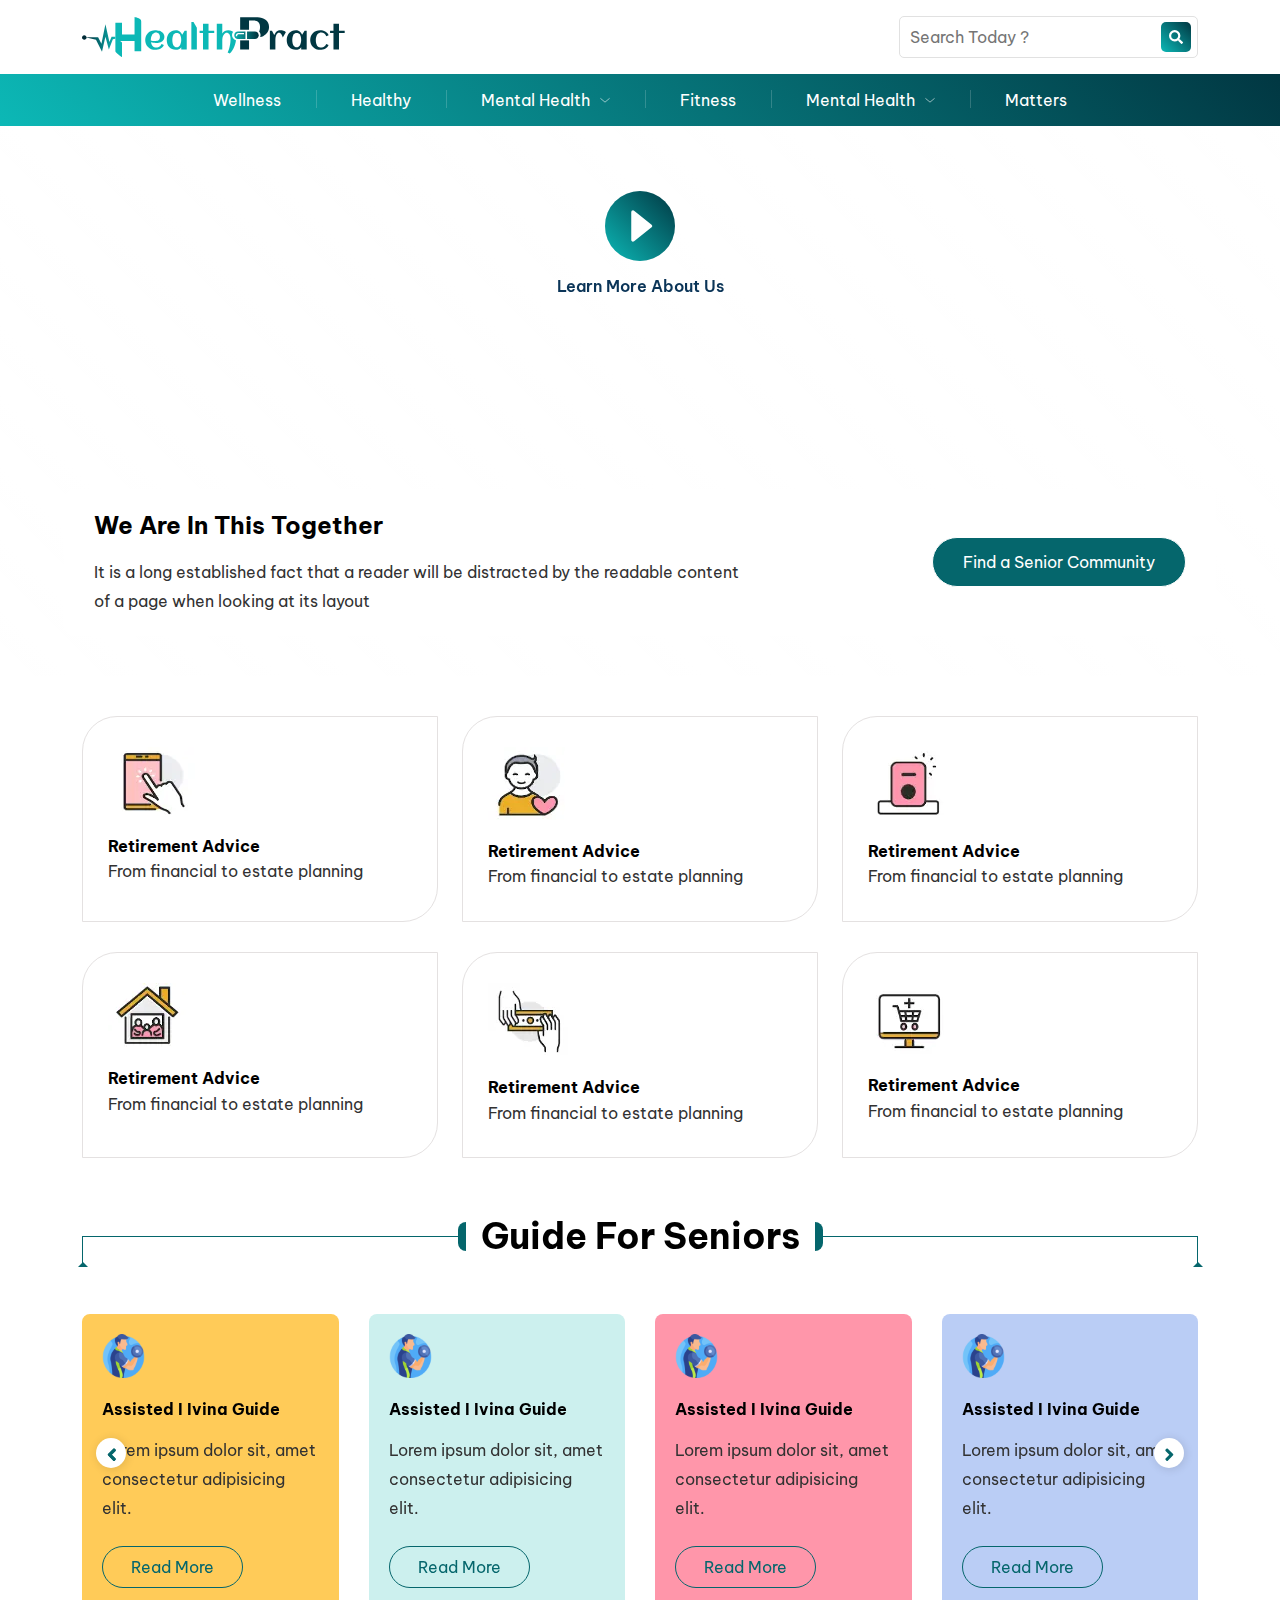
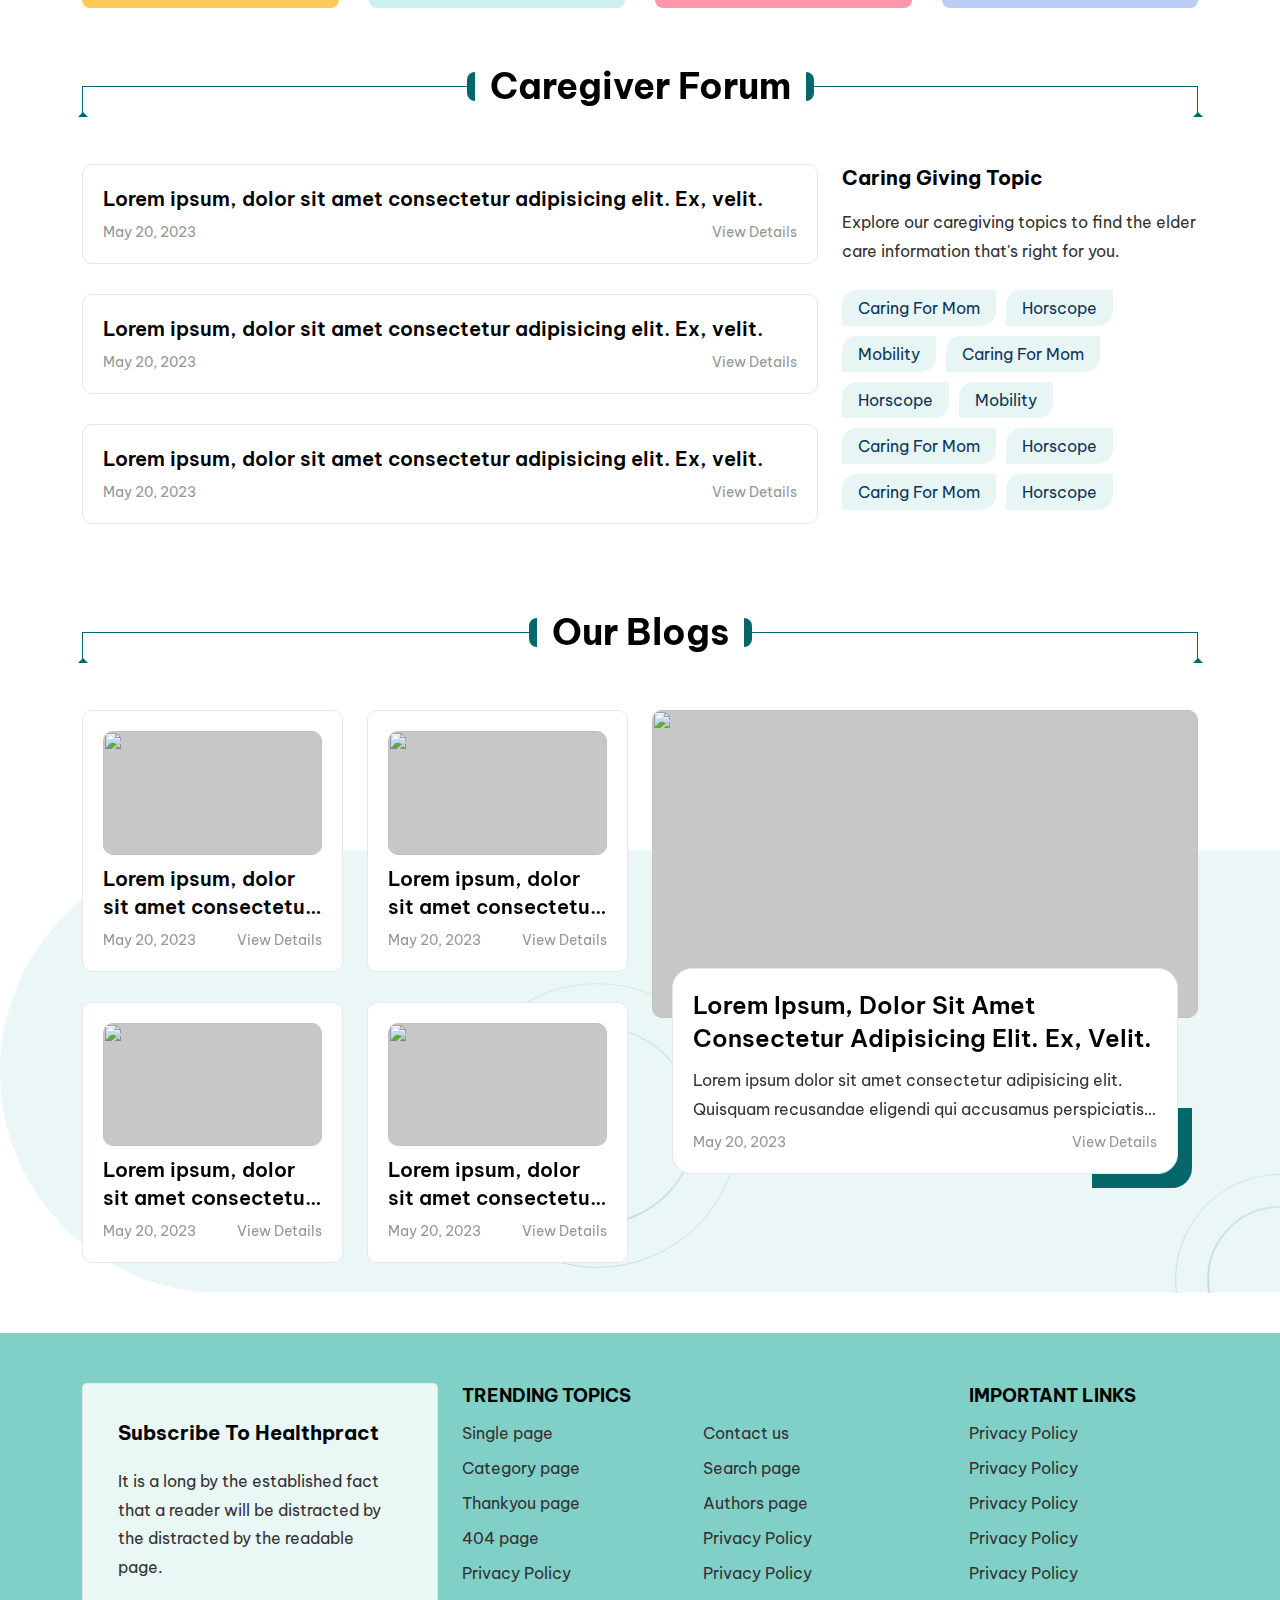
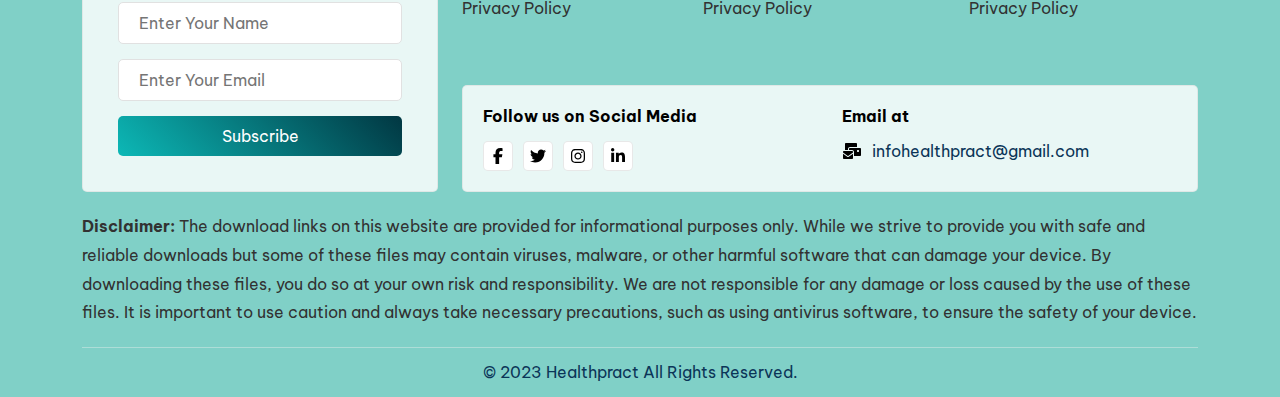
==== index.html @ 4d01d28a "upadate home page" ====
<!DOCTYPE html>
<html lang="en">

<head>
  <meta charset="UTF-8">
  <meta name="viewport" content="width=device-width, initial-scale=1.0">
  <title>Home Page</title>
  <!-- css -->
  <link rel="stylesheet" href="assets/css/layout.css">
  <link rel="stylesheet" href="assets/css/style.css">
  <link rel="preload" href="assets/fonts/be-vietnam-pro-v11-latin-600.woff2" fetchpriority="highest" as="font"
    crossorigin="">
  <link rel="preload" href="assets/fonts/be-vietnam-pro-v11-latin-700.woff2" fetchpriority="highest" as="font"
    crossorigin="">
  <link rel="preload" href="assets/fonts/be-vietnam-pro-v11-latin-regular.woff2" fetchpriority="highest" as="font"
    crossorigin="">
  <style>
    @font-face {
      font-display: swap;
      font-family: 'Be Vietnam Pro';
      font-style: normal;
      font-weight: 400;
      src: url('assets/fonts/be-vietnam-pro-v11-latin-regular.woff2') format('woff2');
    }

    @font-face {
      font-display: swap;
      font-family: 'Be Vietnam Pro';
      font-style: normal;
      font-weight: 600;
      src: url('assets/fonts/be-vietnam-pro-v11-latin-600.woff2') format('woff2');
    }

    @font-face {
      font-display: swap;
      font-family: 'Be Vietnam Pro';
      font-style: normal;
      font-weight: 700;
      src: url('assets/fonts/be-vietnam-pro-v11-latin-700.woff2') format('woff2');
    }
  </style>
</head>

<body>
  <!-- Header Start -->
  <header>
    <div class="container">
      <div class="top-bar d-flex align-items-center">
        <div class="site-logo">
          <a href="index.html"><img src="assets/img/HealthPract-logo.svg" alt="site-logo"></a>
        </div>
        <div class="main-grp">
          <div class="search-form">
            <form action="">
              <input type="search" name="" id="" required="" placeholder="Search Today ?">
              <button type="submit" class="btn">
                <svg fill="none" viewBox="0 0 14 14" width="14" height="14">
                  <g clip-path="url(#a)">
                    <path fill="#fff"
                      d="M13.809 12.105 11.082 9.38a.656.656 0 0 0-.464-.191h-.446a5.66 5.66 0 0 0 1.203-3.5A5.687 5.687 0 0 0 5.687 0 5.687 5.687 0 0 0 0 5.688a5.687 5.687 0 0 0 5.688 5.687 5.66 5.66 0 0 0 3.5-1.203v.446c0 .175.068.341.19.464l2.727 2.727a.654.654 0 0 0 .927 0l.774-.774a.66.66 0 0 0 .003-.93zM5.688 9.187a3.498 3.498 0 0 1-3.5-3.5c0-1.933 1.564-3.5 3.5-3.5 1.933 0 3.5 1.565 3.5 3.5 0 1.934-1.565 3.5-3.5 3.5z" />
                  </g>
                  <defs>
                    <clipPath id="a">
                      <path fill="#fff" d="M0 0h14v14H0z" />
                    </clipPath>
                  </defs>
                </svg>
              </button>
            </form>
          </div>
          <div class="mobile-toggle">
            <div class="toggle-slide-btn">
              <svg width="20" height="20" viewBox="0 0 512 512" xmlns="http://www.w3.org/2000/svg" fill="#00000099">
                <path
                  d="M0 96c0-17.7 14.3-32 32-32h384c17.7 0 32 14.3 32 32s-14.3 32-32 32H32c-17.7 0-32-14.3-32-32zm64 160c0-17.7 14.3-32 32-32h384c17.7 0 32 14.3 32 32s-14.3 32-32 32H96c-17.7 0-32-14.3-32-32zm384 160c0 17.7-14.3 32-32 32H32c-17.7 0-32-14.3-32-32s14.3-32 32-32h384c17.7 0 32 14.3 32 32z" />
              </svg>
            </div>
            <div class="mob-search-btn">
              <span class="search-icon">
                <svg xmlns="http://www.w3.org/2000/svg" width="16" height="16" viewBox="0 0 16 16" fill="none">
                  <path d="M7.333 12.667A5.333 5.333 0 1 0 7.333 2a5.333 5.333 0 0 0 0 10.667ZM14 14l-2.9-2.9"
                    stroke="#565656" stroke-width="2" stroke-linecap="round" stroke-linejoin="round" />
                </svg>
              </span>
            </div>
          </div>
        </div>
      </div>
    </div>
    <nav>
      <ul>
        <li><a href="#">Wellness</a></li>
        <li><a href="#">Healthy</a></li>
        <li class="dropdown">
          <a href="#">
            Mental Health
            <svg xmlns="http://www.w3.org/2000/svg" width="10" height="10" viewBox="0 0 14 8" fill="none">
              <path d="M1 2L7 7L13 2" stroke="#ffffff" stroke-opacity="0.8" stroke-linecap="round"
                stroke-linejoin="round" />
            </svg>
          </a>
          <ul>
            <li><a href="single.html">Top 10</a></li>
            <li><a href="single.html">HTML & CSS</a></li>
            <li><a href="single.html">JavaScript</a></li>
            <li><a href="single.html">PHP & MySQL</a></li>
            <li class="dropdown">
              <a href="#">
                Mental Health
                <svg xmlns="http://www.w3.org/2000/svg" width="10" height="10" viewBox="0 0 14 8" fill="none">
                  <path d="M1 2L7 7L13 2" stroke="#ffffff" stroke-opacity="0.8" stroke-linecap="round"
                    stroke-linejoin="round" />
                </svg>
              </a>
              <ul>
                <li><a href="single.html">Top 10</a></li>
                <li><a href="single.html">HTML & CSS</a></li>
                <li><a href="single.html">JavaScript</a></li>
                <li><a href="single.html">PHP & MySQL</a></li>
                <li class="dropdown">
                  <a href="#">
                    Mental Health
                    <svg xmlns="http://www.w3.org/2000/svg" width="10" height="10" viewBox="0 0 14 8" fill="none">
                      <path d="M1 2L7 7L13 2" stroke="#ffffff" stroke-opacity="0.8" stroke-linecap="round"
                        stroke-linejoin="round" />
                    </svg>
                  </a>
                  <ul>
                    <li><a href="single.html">Top 10</a></li>
                    <li><a href="single.html">HTML & CSS</a></li>
                    <li><a href="single.html">JavaScript</a></li>
                    <li><a href="single.html">PHP & MySQL</a></li>
                  </ul>
                </li>
              </ul>
            </li>
          </ul>
        </li>
        <li><a href="#">Fitness</a></li>
        <li class="dropdown">
          <a href="#">
            Mental Health
            <svg xmlns="http://www.w3.org/2000/svg" width="10" height="10" viewBox="0 0 14 8" fill="none">
              <path d="M1 2L7 7L13 2" stroke="#ffffff" stroke-opacity="0.8" stroke-linecap="round"
                stroke-linejoin="round" />
            </svg>
          </a>
          <ul>
            <li><a href="single.html">Top 10</a></li>
            <li><a href="single.html">HTML & CSS</a></li>
            <li><a href="single.html">JavaScript</a></li>
            <li><a href="single.html">PHP & MySQL</a></li>
          </ul>
        </li>
        <li><a href="#">Matters</a></li>
      </ul>
    </nav>
  </header>
  <!-- Header End -->

  <!-- hero Section Start -->
  <div class="hero-header container-space">
    <div class="container">

      <div class="play-btn-box">
        <div class="play-btn">
          <div class="circle pulse"></div>
          <div class="circle">
            <svg xmlns="http://www.w3.org/2000/svg" viewBox="0 0 100 100">
              <polygon points="40,30 65,50 40,70"></polygon>
            </svg>
          </div>
        </div>

        <span><a href="#">Learn More About Us</a></span>

        <div class="close-youtube">
          <svg xmlns="http://www.w3.org/2000/svg" width="30" height="30" viewBox="0 0 19.2 19.2" xml:space="preserve"><path d="M12.57 5.782 9.6 8.752l-2.97-2.97-.848.848 2.97 2.97-2.97 2.97.848.848 2.97-2.97 2.97 2.97.848-.848-2.97-2.97 2.97-2.97z"/><path d="M9.6 0C4.298 0 0 4.298 0 9.6s4.298 9.6 9.6 9.6 9.6-4.298 9.6-9.6S14.902 0 9.6 0m0 17.7c-4.474 0-8.1-3.626-8.1-8.1s3.626-8.1 8.1-8.1 8.1 3.626 8.1 8.1-3.626 8.1-8.1 8.1"/></svg>
        </div>
        <div class="play-poppup">
          <iframe width="500" height="315" src="https://www.youtube.com/embed/9MazN_6wdqI?si=cVQUEsIdcfhPRrt8" title="YouTube video player" frameborder="0" allow="accelerometer; autoplay; clipboard-write; encrypted-media; gyroscope; picture-in-picture; web-share" referrerpolicy="strict-origin-when-cross-origin" allowfullscreen></iframe>
        </div>
      </div>

      <div class="hero-content">
        <div class="content">
          <div class="h4">We are in this Together</div>
          <p>It is a long established fact that a reader will be distracted by the readable content of a page when
            looking at its layout</p>
        </div>
        <a href="#" class="btn-fill">Find a Senior Community</a>
      </div>

    </div>
  </div>
  <!-- hero Section End -->

  <!-- Cards Start -->
  <div class="container container-space">
    <div class="row row-gap">
      <div class="col-lg-4 col-md-6">
        <div class="hero-card">
          <img src="assets/img/hero-card/hero-card-1.webp" alt="" class="img-fluid">
          <div class="h6">Retirement Advice</div>
          <p>From financial to estate planning</p>
        </div>
      </div>
      <div class="col-lg-4 col-md-6">
        <div class="hero-card">
          <img src="assets/img/hero-card/hero-card-2.webp" alt="" class="img-fluid">
          <div class="h6">Retirement Advice</div>
          <p>From financial to estate planning</p>
        </div>
      </div>
      <div class="col-lg-4 col-md-6">
        <div class="hero-card">
          <img src="assets/img/hero-card/hero-card-3.webp" alt="" class="img-fluid">
          <div class="h6">Retirement Advice</div>
          <p>From financial to estate planning</p>
        </div>
      </div>
      <div class="col-lg-4 col-md-6">
        <div class="hero-card">
          <img src="assets/img/hero-card/hero-card-5.webp" alt="" class="img-fluid">
          <div class="h6">Retirement Advice</div>
          <p>From financial to estate planning</p>
        </div>
      </div>
      <div class="col-lg-4 col-md-6">
        <div class="hero-card">
          <img src="assets/img/hero-card/hero-card-6.webp" alt="" class="img-fluid">
          <div class="h6">Retirement Advice</div>
          <p>From financial to estate planning</p>
        </div>
      </div>
      <div class="col-lg-4 col-md-6">
        <div class="hero-card">
          <img src="assets/img/hero-card/hero-card-4.webp" alt="" class="img-fluid">
          <div class="h6">Retirement Advice</div>
          <p>From financial to estate planning</p>
        </div>
      </div>
    </div>
  </div>
  <!-- Cards End  -->

  <!-- Guide For Seniors Start -->
  <div class="container container-space">
    <div class="sep">
      <div>
        <span>Guide For Seniors</span>
      </div>
    </div>

    <div class="slider account-slider-1">
      <div class="button-container">
        <button class="button-prev" id="previous-arrow" disabled="">
          <div>
            <svg width="21" height="21" viewBox="0 0 21 21" xmlns="http://www.w3.org/2000/svg">
              <path
                d="m7.027 10.038 5.3125-5.3125c0.3672-0.36719 0.9609-0.36719 1.3242 0l0.8828 0.88281c0.3672 0.36719 0.3672 0.96094 0 1.3242l-3.7617 3.7695 3.7656 3.7656c0.3672 0.3672 0.3672 0.961 0 1.3242l-0.8828 0.8868c-0.3672 0.3672-0.9609 0.3672-1.3242 0l-5.3125-5.3125c-0.37109-0.3672-0.37109-0.961-0.00391-1.3282z">
              </path>
              <path
                d="m7.027 10.038 5.3125-5.3125c0.3672-0.36719 0.9609-0.36719 1.3242 0l0.8828 0.88281c0.3672 0.36719 0.3672 0.96094 0 1.3242l-3.7617 3.7695 3.7656 3.7656c0.3672 0.3672 0.3672 0.961 0 1.3242l-0.8828 0.8868c-0.3672 0.3672-0.9609 0.3672-1.3242 0l-5.3125-5.3125c-0.37109-0.3672-0.37109-0.961-0.00391-1.3282z"
                fill="#fff"></path>
            </svg>
          </div>
        </button>
        <button class="button-next" id="next-arrow">
          <div>
            <svg width="21" height="21" fill="none" viewBox="0 0 21 21" xmlns="http://www.w3.org/2000/svg">
              <path
                d="m14.101 11.345-5.3125 5.3125c-0.36719 0.3672-0.96094 0.3672-1.3242 0l-0.88281-0.8828c-0.36719-0.3672-0.36719-0.9609 0-1.3242l3.7656-3.7656-3.7656-3.7656c-0.36719-0.36719-0.36719-0.96094 0-1.3242l0.87891-0.89063c0.36718-0.36718 0.96093-0.36718 1.3242 0l5.3125 5.3125c0.3711 0.3672 0.3711 0.961 0.0039 1.3281z"
                fill="#fff"></path>
            </svg>
          </div>
        </button>
      </div>
      <div class="slider-wrap">
        <div class="slide-card">
          <div class="guide" data-color="yellow">
            <img src="assets/img/fitness.svg" alt="Mental Health" class="img-fluid">
            <div class="h6">Assisted I ivina Guide</div>
            <p>Lorem ipsum dolor sit, amet consectetur adipisicing elit. </p>
            <a href="#" class="btn-outline">Read More</a>
          </div>
        </div>
        <div class="slide-card">
          <div class="guide" data-color="green">
            <img src="assets/img/fitness.svg" alt="Mental Health" class="img-fluid">
            <div class="h6">Assisted I ivina Guide</div>
            <p>Lorem ipsum dolor sit, amet consectetur adipisicing elit. </p>
            <a href="#" class="btn-outline">Read More</a>
          </div>
        </div>
        <div class="slide-card">
          <div class="guide" data-color="pink">
            <img src="assets/img/fitness.svg" alt="Mental Health" class="img-fluid">
            <div class="h6">Assisted I ivina Guide</div>
            <p>Lorem ipsum dolor sit, amet consectetur adipisicing elit. </p>
            <a href="#" class="btn-outline">Read More</a>
          </div>
        </div>
        <div class="slide-card">
          <div class="guide" data-color="blue">
            <img src="assets/img/fitness.svg" alt="Mental Health" class="img-fluid">
            <div class="h6">Assisted I ivina Guide</div>
            <p>Lorem ipsum dolor sit, amet consectetur adipisicing elit. </p>
            <a href="#" class="btn-outline">Read More</a>
          </div>
        </div>
      </div>
    </div>

  </div>
  <!-- Guide For Seniors End  -->

  <!-- Caregiver Forum Start -->
  <div class="container container-space">
    <div class="sep">
      <div>
        <span>Caregiver Forum</span>
      </div>
    </div>

    <div class="row row-gap">
      <div class="col-lg-8">
        <div class="forum-Post">
          <div class="card-content hp-card">
            <a href="#" class="card-title ">Lorem ipsum, dolor sit amet consectetur adipisicing
              elit. Ex, velit.</a>
            <div class="health-cd-detls">
              <span>
                May 20, 2023
              </span>
              <a href="#">View Details</a>
            </div>
          </div>
          <div class="card-content hp-card">
            <a href="#" class="card-title ">Lorem ipsum, dolor sit amet consectetur adipisicing
              elit. Ex, velit.</a>
            <div class="health-cd-detls">
              <span>
                May 20, 2023
              </span>
              <a href="#">View Details</a>
            </div>
          </div>
          <div class="card-content hp-card">
            <a href="#" class="card-title ">Lorem ipsum, dolor sit amet consectetur adipisicing
              elit. Ex, velit.</a>
            <div class="health-cd-detls">
              <span>
                May 20, 2023
              </span>
              <a href="#">View Details</a>
            </div>
          </div>
        </div>
      </div>
      <div class="col-lg-4">
        <div class="forum-catrgory">
          <div class="h5">Caring Giving Topic</div>
          <p>Explore our caregiving topics to find the
            elder care information that's right for you.</p>

          <div class="caring-cat">
            <a href="#">Caring For Mom</a>
            <a href="#">Horscope</a>
            <a href="#">Mobility</a>
            <a href="#">Caring For Mom</a>
            <a href="#">Horscope</a>
            <a href="#">Mobility</a>
            <a href="#">Caring For Mom</a>
            <a href="#">Horscope</a>
            <a href="#">Caring For Mom</a>
            <a href="#">Horscope</a>
          </div>

        </div>
      </div>
    </div>

  </div>
  <!-- Caregiver Forum End  -->


  <!-- Blog Start -->
  <div class="container-space bg-img">
    <div class="container">
      <div class="sep">
        <div>
          <span>Our Blogs</span>
        </div>
      </div>
      <div class="row">
        <div class="col-lg-6">
          <div class="row">
            <div class="col-lg-6">
              <div class="hp-card">
                <div class="img-placeholder img-hover">
                  <a href="#">
                    <img src="https://cdn.triphippies.com/wp-content/uploads/2023/12/budget-trip.webp" alt=""
                      class="img-fluid">
                  </a>
                </div>
                <div class="card-content">
                  <a href="#" class="card-title ">Lorem ipsum, dolor sit amet consectetur adipisicing
                    elit. Ex, velit.</a>
                  <div class="health-cd-detls">
                    <span>
                      May 20, 2023
                    </span>
                    <a href="#">View Details</a>
                  </div>
                </div>
              </div>
            </div>
            <div class="col-lg-6">
              <div class="hp-card">
                <div class="img-placeholder img-hover">
                  <a href="#">
                    <img src="https://cdn.triphippies.com/wp-content/uploads/2023/12/budget-trip.webp" alt=""
                      class="img-fluid">
                  </a>
                </div>
                <div class="card-content">
                  <a href="#" class="card-title ">Lorem ipsum, dolor sit amet consectetur adipisicing
                    elit. Ex, velit.</a>
                  <div class="health-cd-detls">
                    <span>
                      May 20, 2023
                    </span>
                    <a href="#">View Details</a>
                  </div>
                </div>
              </div>
            </div>
            <div class="col-lg-6">
              <div class="hp-card">
                <div class="img-placeholder img-hover">
                  <a href="#">
                    <img src="https://cdn.triphippies.com/wp-content/uploads/2023/12/budget-trip.webp" alt=""
                      class="img-fluid">
                  </a>
                </div>
                <div class="card-content">
                  <a href="#" class="card-title ">Lorem ipsum, dolor sit amet consectetur adipisicing
                    elit. Ex, velit.</a>
                  <div class="health-cd-detls">
                    <span>
                      May 20, 2023
                    </span>
                    <a href="#">View Details</a>
                  </div>
                </div>
              </div>
            </div>
            <div class="col-lg-6">
              <div class="hp-card">
                <div class="img-placeholder img-hover">
                  <a href="#">
                    <img src="https://cdn.triphippies.com/wp-content/uploads/2023/12/budget-trip.webp" alt=""
                      class="img-fluid">
                  </a>
                </div>
                <div class="card-content">
                  <a href="#" class="card-title ">Lorem ipsum, dolor sit amet consectetur adipisicing
                    elit. Ex, velit.</a>
                  <div class="health-cd-detls">
                    <span>
                      May 20, 2023
                    </span>
                    <a href="#">View Details</a>
                  </div>
                </div>
              </div>
            </div>
          </div>
        </div>
        <div class="col-lg-6">
          <div class="hp-card border-n health-bg-card">
            <div class="img-placeholder img-hover">
              <a href="#">
                <img src="https://cdn.triphippies.com/wp-content/uploads/2023/12/budget-trip.webp" alt=""
                  class="img-fluid">
              </a>
            </div>
            <div class="card-content p-20">
              <a href="#" class="card-title h4 mb-0">Lorem ipsum, dolor sit amet consectetur
                adipisicing elit. Ex, velit.</a>
              <p>Lorem ipsum dolor sit amet consectetur adipisicing elit. Quisquam recusandae eligendi qui
                accusamus perspiciatis inventore asperiores porro est tempore maiores?
              </p>
              <div class="health-cd-detls">
                <span>
                  May 20, 2023
                </span>
                <a href="#">View Details</a>
              </div>
            </div>
          </div>
        </div>
      </div>
    </div>
  </div>
  <!-- Blog End  -->

  <!-- footer start -->
  <footer>
    <div class="container">
      <div class="row">
        <div class="col-lg-4">
          <div class="footer-bg">
            <div class="footer-title h5  mb-0">Subscribe To Healthpract</div>
            <p>It is a long by the established fact that a reader will be distracted by the distracted by the
              readable page.
            </p>
            <form>
              <input type="text" name="name" placeholder="Enter Your Name" required>
              <input type="email" name="email" placeholder="Enter Your Email" required>
              <button type="submit" class="form-btn">Subscribe</button>
            </form>
          </div>
        </div>
        <div class="col-lg-8">
          <div class="d-flex justify-content-between">
            <div class="row">
              <div class="col-md-8">
                <div class="footer-list category-box">
                  <div class="footer-title h6">Trending Topics</div>
                  <ul>
                    <li><a href="single.html">Single page</a></li>
                    <li><a href="contact-us.html">Contact us</a></li>
                    <li><a href="category.html">Category page</a></li>
                    <li><a href="search-pg.html">Search page</a></li>
                    <li><a href="thank-you.html">Thankyou page</a></li>
                    <li><a href="author.html">Authors page</a></li>
                    <li><a href="404.html">404 page</a></li>
                    <li><a href="#">Privacy Policy</a></li>
                    <li><a href="#">Privacy Policy</a></li>
                    <li><a href="#">Privacy Policy</a></li>
                    <li><a href="#">Privacy Policy</a></li>
                    <li><a href="#">Privacy Policy</a></li>
                  </ul>
                </div>
              </div>
              <div class="col-md-4">
                <div class="footer-list">
                  <div class="footer-title h6">Important Links</div>
                  <ul>
                    <li><a href="#">Privacy Policy</a></li>
                    <li><a href="#">Privacy Policy</a></li>
                    <li><a href="#">Privacy Policy</a></li>
                    <li><a href="#">Privacy Policy</a></li>
                    <li><a href="#">Privacy Policy</a></li>
                    <li><a href="#">Privacy Policy</a></li>
                  </ul>
                </div>
              </div>
            </div>
            <div class="footer-bg">
              <div class="row">
                <div class="col-md-6">
                  <div class="footer-title">Follow us on Social Media</div>
                  <div class="social-media">
                    <ul>
                      <li>
                        <a href="#">
                          <svg viewBox="0 0 320 512" height="16" width="10">
                            <path
                              d="M80 299.3V512h116V299.3h86.5l18-97.8H196v-34.6c0-51.7 20.3-71.5 72.7-71.5 16.3 0 29.4.4 37 1.2V7.9C291.4 4 256.4 0 236.2 0 129.3 0 80 50.5 80 159.4v42.1H14v97.8h66z" />
                          </svg>
                        </a>
                      </li>
                      <li>
                        <a href="#">
                          <svg viewBox="0 0 512 512" height="16" width="16">
                            <path
                              d="M459.4 151.7c.3 4.5.3 9.1.3 13.6 0 138.7-105.6 298.6-298.6 298.6-59.5 0-114.7-17.2-161.1-47.1 8.4 1 16.6 1.3 25.3 1.3 49.1 0 94.2-16.6 130.3-44.8-46.1-1-84.8-31.2-98.1-72.8 6.5 1 13 1.6 19.8 1.6 9.4 0 18.8-1.3 27.6-3.6-48.1-9.7-84.1-52-84.1-103v-1.3c14 7.8 30.2 12.7 47.4 13.3-28.3-18.8-46.8-51-46.8-87.4 0-19.5 5.2-37.4 14.3-53C87.4 130.8 165 172.4 252.1 176.9c-1.6-7.8-2.6-15.9-2.6-24C249.5 95.1 296.3 48 354.4 48c30.2 0 57.5 12.7 76.7 33.1 23.7-4.5 46.5-13.3 66.6-25.3-7.8 24.4-24.4 44.8-46.1 57.8 21.1-2.3 41.6-8.1 60.4-16.2-14.3 20.8-32.2 39.3-52.6 54.3z" />
                          </svg>
                        </a>
                      </li>
                      <li>
                        <a href="#">
                          <svg viewBox="0 0 448 512" height="16" width="14">
                            <path
                              d="M224.1 141c-63.6 0-114.9 51.3-114.9 114.9s51.3 114.9 114.9 114.9S339 319.5 339 255.9 287.7 141 224.1 141zm0 189.6c-41.1 0-74.7-33.5-74.7-74.7s33.5-74.7 74.7-74.7 74.7 33.5 74.7 74.7-33.6 74.7-74.7 74.7zm146.4-194.3c0 14.9-12 26.8-26.8 26.8-14.9 0-26.8-12-26.8-26.8s12-26.8 26.8-26.8 26.8 12 26.8 26.8zm76.1 27.2c-1.7-35.9-9.9-67.7-36.2-93.9-26.2-26.2-58-34.4-93.9-36.2-37-2.1-147.9-2.1-184.9 0-35.8 1.7-67.6 9.9-93.9 36.1s-34.4 58-36.2 93.9c-2.1 37-2.1 147.9 0 184.9 1.7 35.9 9.9 67.7 36.2 93.9s58 34.4 93.9 36.2c37 2.1 147.9 2.1 184.9 0 35.9-1.7 67.7-9.9 93.9-36.2 26.2-26.2 34.4-58 36.2-93.9 2.1-37 2.1-147.8 0-184.8zM398.8 388c-7.8 19.6-22.9 34.7-42.6 42.6-29.5 11.7-99.5 9-132.1 9s-102.7 2.6-132.1-9c-19.6-7.8-34.7-22.9-42.6-42.6-11.7-29.5-9-99.5-9-132.1s-2.6-102.7 9-132.1c7.8-19.6 22.9-34.7 42.6-42.6 29.5-11.7 99.5-9 132.1-9s102.7-2.6 132.1 9c19.6 7.8 34.7 22.9 42.6 42.6 11.7 29.5 9 99.5 9 132.1s2.7 102.7-9 132.1z" />
                          </svg>
                        </a>
                      </li>
                      <li>
                        <a href="#">
                          <svg viewBox="0 0 448 512" height="16" width="14">
                            <path
                              d="M100.3 448H7.4V148.9h92.9zM53.8 108.1C24.1 108.1 0 83.5 0 53.8a53.8 53.8 0 0 1 107.6 0c0 29.7-24.1 54.3-53.8 54.3zM447.9 448h-92.7V302.4c0-34.7-.7-79.2-48.3-79.2-48.3 0-55.7 37.7-55.7 76.7V448h-92.8V148.9h89.1v40.8h1.3c12.4-23.5 42.7-48.3 87.9-48.3 94 0 111.3 61.9 111.3 142.3V448z" />
                          </svg>
                        </a>
                      </li>
                    </ul>
                  </div>
                </div>
                <div class="col-md-6">
                  <div class="footer-title">Email at</div>
                  <a href="mailto:infohealthpract@gmail.com">
                    <svg viewBox="0 0 640 512" height="16" width="20">
                      <path
                        d="M128 0c-17.7 0-32 14.3-32 32v192h96v-32c0-35.3 28.7-64 64-64h224V32c0-17.7-14.3-32-32-32H128zm128 160c-17.7 0-32 14.3-32 32v32h96c35.3 0 64 28.7 64 64v128h192c17.7 0 32-14.3 32-32V192c0-17.7-14.3-32-32-32H256zm240 64h32c8.8 0 16 7.2 16 16v32c0 8.8-7.2 16-16 16h-32c-8.8 0-16-7.2-16-16v-32c0-8.8 7.2-16 16-16zM64 256c-17.7 0-32 14.3-32 32v13l155.1 114.9c1.4 1 3.1 1.6 4.9 1.6s3.5-.6 4.9-1.6L352 301v-13c0-17.7-14.3-32-32-32H64zm288 84.8L216 441.6c-6.9 5.1-15.3 7.9-24 7.9s-17-2.8-24-7.9L32 340.8V480c0 17.7 14.3 32 32 32h256c17.7 0 32-14.3 32-32V340.8z" />
                    </svg>
                    infohealthpract@gmail.com
                  </a>
                </div>
              </div>
            </div>
          </div>
        </div>
      </div>
      <p><strong>Disclaimer: </strong>The download links on this website are provided for informational purposes only.
        While we strive to provide you with safe and reliable downloads but some of these files may contain viruses,
        malware, or other harmful software that can damage your device. By downloading these files, you do so at your
        own risk and responsibility. We are not responsible for any damage or loss caused by the use of these files. It
        is important to use caution and always take necessary precautions, such as using antivirus software, to ensure
        the safety of your device.</p>
      <p class="copyright text-center">© 2023 Healthpract All Rights Reserved.</p>
    </div>
  </footer>
  <!-- footer end -->

  <button id="myBtn" title="Back to top">
    <svg xmlns="http://www.w3.org/2000/svg" width="20" height="20" viewBox="0 0 20 20" fill="#fff">
      <path
        d="M2.721 10.816 1.905 10a.879.879 0 0 1 0-1.247l7.144-7.146a.879.879 0 0 1 1.247 0l7.142 7.142a.879.879 0 0 1 0 1.247l-.816.816a.882.882 0 0 1-1.261-.015l-4.216-4.425v10.565a.88.88 0 0 1-.882.882H9.087a.88.88 0 0 1-.882-.882V6.372L3.982 10.8a.876.876 0 0 1-1.261.015Z" />
    </svg>
  </button>

  <script defer src="assets/js/main.js"></script>
  <script>

    const playBtn = document.querySelector('.play-btn');
    const Youtubeplay = document.querySelector('.play-poppup');
    const closeYoutubeplay = document.querySelector('.close-youtube');
    const HeroOverlay = document.querySelector('.hero-header');

    playBtn.addEventListener('click', function(){
      // Youtubeplay.style.display = 'block';
      Youtubeplay.classList.add('open');
      HeroOverlay.classList.add('overlay');
      closeYoutubeplay.style.display = 'block';
    });

    closeYoutubeplay.addEventListener('click', function(){
      Youtubeplay.classList.remove('open');
      HeroOverlay.classList.remove('overlay');
      closeYoutubeplay.style.display = 'none';
    });




    function accountSlider(slider) {
      slider.forEach(config => {
        let { className, slidesPerView, spaceBetween } = config;
        const defaultSlidesPerView = slidesPerView || 2; // Default slidesPerView if not provided
        const defaultSpaceBetween = spaceBetween || 20; // Default spaceBetween if not provided

        const sliderParent = document.querySelector('.' + className);

        if (sliderParent) {

          const sliderWrap = sliderParent.querySelector('.slider-wrap');
          const slideCards = sliderWrap.querySelectorAll('.slide-card');
          let currentIndex = 0;
          let slideWidth;

          function updateSlider() {
            // Update slidesPerView based on window width
            if (window.innerWidth >= 768 && window.innerWidth < 1024) {
              slidesPerView = 2; // Display two slides on tablets
            } else if (window.innerWidth <= 600) {
              slidesPerView = 1; // Display one slide on mobile
            }

            // Calculate the width of the container
            const containerWidth = sliderWrap.offsetWidth;

            // Calculate the width of each slide based on the formula
            slideWidth = (containerWidth / slidesPerView) - ((slidesPerView - 1) * defaultSpaceBetween / slidesPerView);

            // Set the width and marginRight for each slide
            for (let i = 0; i < slideCards.length; i++) {
              slideCards[i].style.width = slideWidth + 'px';
              slideCards[i].style.marginRight = defaultSpaceBetween + 'px';
            }

            // Update button states after calculating slide size
            updateButtonState();
          }

          function goToNextSlide() {
            currentIndex = (currentIndex + slidesPerView) % slideCards.length;
            updateSliderPosition();
          }

          function goToPrevSlide() {
            currentIndex = (currentIndex - slidesPerView + slideCards.length) % slideCards.length;
            updateSliderPosition();
          }

          function updateSliderPosition() {
            const translateValue = -currentIndex * (slideWidth + defaultSpaceBetween);
            sliderWrap.style.transform = `translateX(${translateValue}px)`;
            updateButtonState();
          }

          function updateButtonState() {
            sliderParent.querySelector('#previous-arrow').disabled = currentIndex === 0;
            sliderParent.querySelector('#next-arrow').disabled = currentIndex + slidesPerView >= slideCards.length;
          }

          // Initial calculation of slide size
          updateSlider();

          // Recalculate slide size when the window is resized
          window.addEventListener('resize', updateSlider);

          // Attach click events to navigation buttons
          sliderParent.querySelector('#next-arrow').addEventListener('click', goToNextSlide);
          sliderParent.querySelector('#previous-arrow').addEventListener('click', goToPrevSlide);

        }

      });
    }

    // Usage
    accountSlider([
      { className: 'slider', slidesPerView: 4, spaceBetween: 30 }
    ]);
  </script>

</body>

</html>
---- assets/css/layout.css ----
.container,
.container-fluid {
  --bs-gutter-x: 1.5rem;
  --bs-gutter-y: 0;
  width: var(--w-100);
  padding-right: calc(var(--bs-gutter-x) * 0.5);
  padding-left: calc(var(--bs-gutter-x) * 0.5);
  margin-right: auto;
  margin-left: auto;
}

.row {
  --bs-gutter-x: 1.5rem;
  --bs-gutter-y: 0;
  display: flex;
  flex-wrap: wrap;
  margin-top: calc(-1 * var(--bs-gutter-y));
  margin-right: calc(-0.5 * var(--bs-gutter-x));
  margin-left: calc(-0.5 * var(--bs-gutter-x));
}

.row>* {
  box-sizing: border-box;
  flex-shrink: 0;
  width: var(--w-100);
  max-width: var(--w-100);
  padding-right: calc(var(--bs-gutter-x) * 0.5);
  padding-left: calc(var(--bs-gutter-x) * 0.5);
  margin-top: var(--bs-gutter-y);
}

.row-gap {
  row-gap: 30px;
}

.d-flex {
  display: flex !important;
}

.justify-content-center {
  justify-content: center !important;
}

.justify-content-between {
  justify-content: space-between !important;
}

.align-items-center {
  align-items: center !important;
}

img,
svg {
  vertical-align: middle;
}

.img-fluid {
  max-width: 100%;
  height: auto;
}

input,
button,
select,
textarea {
  font-size: 16px;
  outline: none;
  border: unset;
}

button {
  cursor: pointer;
}

.btn,
.form-btn {
  padding: 10px 20px;
  border-radius: 5px;
  background: var(--color-gradient);
  color: var(--white-color);
  display: inline-block;
}

.mb-0 {
  margin-bottom: 0px !important;
}

.p-10 {
  padding: 10px !important;
}

.p-20 {
  padding: 20px !important;
}

.p-0 {
  padding: 0 !important;
}

.mt-10 {
  margin-top: 10px;
}

.fs-2 {
  font-size: 27px !important;
}

.img-placeholder {
  aspect-ratio: 16/9;
  background-color: #c7c7c7;
}

.img-placeholder img,
.img-placeholder {
  border-radius: 10px;
  height: 100%;
  width: 100%;
  object-fit: cover;
}

/* css */
/* header */
.top-bar {
  position: relative;
  padding: 16px 0px;
}

header {
  top: 0;
  width: 100%;
  z-index: 10;
  transition: all 0.5s ease;
  z-index: 11;
}

.show_menu {
  overflow-y: auto !important;
  height: 250px !important;
}

input:focus-visible {
  outline: none;
}

form {
  display: flex;
  flex-direction: column;
  gap: 15px;
}

form :is(input, textarea) {
  border-radius: 5px;
  padding: 10px 20px;
  border: 1px solid #e1e1e1;
}

header .search-form input {
  padding-block: 10px;
}

/* common search */

.main-grp {
  display: flex;
  justify-content: end;
  width: 100%;
  align-items: center;
}

.search-form {
  width: 35%;
  position: relative;
}

.search-form form {
  flex-direction: unset;
  align-items: center;
}

.search-form input {
  padding-right: 40px;
  padding-left: 10px;
  width: 100%;
}

.search-form button {
  position: absolute;
  right: 7px;
  display: grid;
  place-items: center;
  width: 30px;
  height: 30px;
  padding: 0;
  border-radius: 5px;
}

/* ANOTHER SEARCH */
header nav {
  padding: 16px;
  position: sticky;
  width: 100%;
  left: 0;
}

header nav ul {
  display: flex;
  justify-content: center;
  list-style: none;
  gap: 70px;
}

header ul li {
  position: relative;
  white-space: nowrap;
}

header ul li::before {
  content: "";
  width: 1px;
  height: 18px;
  position: absolute;
  left: -35px;
  bottom: 2px;
}

header nav ul li a {
  position: relative;
  font-size: 16px;
  display: flex;
  align-items: center;
  gap: 10px;
  justify-content: space-between;
}

header nav ul li a::after,
header nav ul li a::before {
  content: "";
  position: absolute;
  top: calc(100% + 2px);
  width: 0;
  right: 0;
  height: 2px;
}

header nav ul li a:hover::after,
header nav ul li a:hover::before {
  width: var(--w-100);
  left: 0;
  height: 2px;
}

header ul .dropdown ul {
  display: block;
  visibility: hidden;
  position: absolute;
  left: 0px;
  top: 35px;
  margin: 0;
  padding: 10px 0;
  z-index: 99;
  transition: all 0.3s;
  transform-origin: top;
  transform: scaleY(0);
}

header ul li>ul>li {
  padding: 5px 15px;
}

.dropdown>svg {
  transition: transform 0.3s ease;
  cursor: pointer;
  transform: rotate(0deg) !important;
}

.dropdown .dropdown svg {
  filter: invert(1) grayscale(1);
}

@media (min-width: 1025px) {
  header .dropdown:hover>ul {
    transform: scaleY(1);
    visibility: visible;
    opacity: 1;
  }

  .dropdown ul .dropdown ul {
    position: absolute;
    top: 10px;
    left: calc(100% + 10px);
  }
}

.mobile-toggle,
.also-read ul li:last-child::after,
header ul li:first-child::before,
.dropdown li::before {
  display: none;
}

.show_menu {
  display: block;
  position: unset;
}

.search-bar-show {
  display: block !important;
  position: absolute;
  top: 55px;
  right: 0px;
  width: var(--w-100);
  z-index: 10;
}

.show-dropdown>ul {
  display: block !important;
  transform: scaleY(1) !important;
  visibility: visible !important;
  opacity: 1 !important;
}



.container-space {
  margin-bottom: 40px;
}

/* sep start*/
.sep {
  display: flex;
  justify-content: center;
  align-items: center;
  margin-bottom: 40px;
  position: relative;
}

.sep:after,
.sep:before {
  content: "";
  flex: 1;
  height: 30px;
  margin-top: 30px;
}

.sep div {
  padding: 15px 16px;
}

.sep div::before,
.sep div::after {
  content: "";
  width: 0;
  height: 0;
  position: absolute;
  bottom: 7px;
}

.sep div::before {
  left: -4.5px;
}

.sep div::after {
  right: -4.55px;
}

.sep span {
  position: relative;
  display: flex;
  align-items: center;
}

.sep span::before,
.sep span::after {
  content: "";
  width: 8px;
  height: 29px;
  position: absolute;
}

/* sep end*/

/* sec3 */
.hp-card,
.card-content {
  display: flex;
  flex-direction: column;
  gap: 10px;
}

.card-content p {
  margin-bottom: 0;
}

.hp-card,
.hp-overlay-card {
  border-radius: 10px;
  margin-bottom: 30px;
}

:is(.hp-card, .card-content) :is(.card-title, p),
.hp-author p {
  display: -webkit-box !important;
  text-overflow: ellipsis;
  overflow: hidden;
  -webkit-line-clamp: 2;
  -webkit-box-orient: vertical;
}

.img-hover {
  position: relative;
  overflow: hidden;
}

.img-hover::after {
  content: "";
  position: absolute;
  top: 0;
  left: 180%;
  height: 100%;
  width: var(--w-100);
  background: #ffffff1f;
  z-index: 1;
  transform: skew(45deg);
  transition: all 0.5s;
}

.hp-card:hover .img-hover:after {
  left: -180%;
}

.d-grid {
  display: grid;
  grid-template-columns: 30% auto;
  align-items: center;
  gap: 20px;
}

.grid-unset {
  grid-template-columns: unset;
}

.health-cd-detls {
  display: flex;
  justify-content: space-between;
}

/* big-card */
.health-bg-card .card-content {
  margin: -60px 20px 0px 20px;
  border-radius: 20px;
}

/* sec3 */

/* sec4 */
.cat-g {
  width: fit-content;
  padding: 4px 20px;
  border-radius: 32px;
  font-size: 15px;
}

/* sec4 */
.table-responsive,
.hp-category {
  overflow-x: auto;
  white-space: nowrap;
}

.hp-category {
  display: grid;
  grid-template-columns: repeat(4, 1fr);
  gap: 40px;
  place-items: center;
}

.hp-category .hp-card {
  padding: 0;
  align-items: center;
}


.health-bg .hp-category {
  grid-template-columns: auto auto auto;
}

.health-bg {
  background: url(../img/health-bg.svg) no-repeat;
  background-size: cover;
  padding: 70px 0;
}

.health-bg .hp-card {
  background-color: unset;
}

.text-center {
  text-align: center !important;
}

/* footer start*/
footer>.container {
  display: flex;
  flex-direction: column;
  gap: 20px;
}

footer p {
  margin-bottom: 0 !important;
}

footer .footer-bg:first-of-type {
  padding: 35px;
}

.footer-bg {
  display: flex;
  flex-direction: column;
  gap: 20px;
  padding: 20px;
  border-radius: 5px;
}

footer ul {
  list-style: none;
}

.category-box li {
  float: left;
  width: 50%;
}

footer .footer-list {
  margin-bottom: 20px;
}

footer .col-lg-8:last-of-type>div {
  flex-direction: column;
  height: 100%;
}

.social-media ul {
  display: flex;
  gap: 10px !important;
  flex-direction: row !important;
  align-items: center;
  list-style: none;
}

.pagination,
.nav-links {
  display: flex;
  justify-content: center;
  align-items: center;
}

.page-numbers {
  height: 40px;
  width: 40px;
  margin: 0 10px;
  display: flex;
  justify-content: center;
  align-items: center;
  position: relative;
  border-radius: 50%;
}

.message-page {
  padding: 36px;
  margin-bottom: 65px;
  margin-top: -110px;
}

.message-page .col-lg-1 .social-media {
  position: sticky;
  top: 125px;
}

.message-page .col-lg-1 .social-media ul {
  flex-direction: column !important;
  padding: 0;
}

.social-media ul li a {
  background: var(--white-color);
  border: 1px solid #00000017 !important;
  border-radius: 5px;
  width: 30px;
  height: 30px;
  display: flex;
  justify-content: center;
  align-items: center;
}

.footer-list ul li {
  margin-bottom: 15px;
}

.footer-list ul li:last-child {
  margin-bottom: 0;
}


.btn {
  padding: 8px 20px;
}

/* footer end*/

/* other pages  start*/
.message-content .search-form {
  width: 60%;
  margin: auto;
  display: block;
}

.message-content img {
  margin-bottom: 20px;
}

.message-page .sep {
  margin-top: 60px;
}

.contact-us>span+p {
  position: relative;
  width: 80%;
  border-bottom: 1px solid #ccc;
  margin-bottom: 30px;
  padding: 5px 0;
  color: var(--dark);
  font-size: 16px;
}

.contact-us>span+p::after {
  content: "";
  background: var(--primary-color);
  width: 50%;
  height: 3px;
  position: absolute;
  left: 0;
  bottom: -2px;
}

.hp-author .social-media ul {
  padding: 0;
  margin-bottom: 0;
}

.hp-author {
  background: url(../img/widget-bg.svg) no-repeat bottom right;
  background-color: var(--post-color);
  display: flex;
  align-items: center;
  justify-content: space-between;
  padding: 20px;
  padding-left: 84px;
  position: relative;
  margin-left: 34px;
  margin-top: 50px;
  border-radius: 5px;
}

.visit-icon {
  background: var(--color-gradient);
  width: 30px;
  height: 30px;
  display: flex;
  align-items: center;
  justify-content: center;
  border-radius: 50%;
}

/*single blog page starts from saquib*/

.all-page ul,
.all-page ol {
  padding-left: 1rem;
  display: flex;
  flex-direction: column;
  gap: 15px;
}

.all-page ol li,
.all-page ul li {
  line-height: 1.7;
}

#breadcrumbs span span {
  border: 1px solid #e9e9e9;
  border-radius: 4px;
  padding: 1px 18px;
  display: inline-block;
}

#breadcrumbs span svg {
  margin: 0 15px;
}

.auth-social-follow ul {
  flex-direction: row !important;
  display: flex;
  padding-left: 0;
  gap: 5px;
}

.auth-social-follow ul li {
  list-style: none !important;
}

.auth-social-follow ul li a {
  border-bottom: unset !important;
}

.fs-20 {
  font-size: 20px;
  font-weight: 700;
}

.blog-banner {
  background: url(../img/bg.svg) no-repeat center;
  background-size: cover;
  padding-top: 170px;
  padding-bottom: 105px;
}

.blog-banner .container :last-child {
  margin-bottom: 0;
}

.content-header-meta,
.blog-details>span,
.blog-details {
  flex-wrap: wrap;
  gap: 15px;
}

.blog-details {
  display: flex;
  align-items: center;
  gap: 15px 30px;
}

.blog-details>span {
  display: flex;
  align-items: center;
  gap: 5px;
}

.tableofcontent .toc-header {
  font-size: 1.2rem;
  font-weight: var(--font-7);
}

.tableofcontent ul li {
  padding: 6px 14px;
}

.toc-left-cont+span {
  height: 35px;
  width: 35px;
  background-color: var(--white-color);
  border-radius: 4px;
  display: flex;
  align-items: center;
  justify-content: center;
  border: 1px solid #e6e6e6;
}

.sidebar {
  padding: 30px;
  position: sticky;
  top: 125px;
  display: flex;
  flex-direction: column;
  gap: 20px;
}

.sidebar .hp-card {
  background: unset;
  display: flex;
  flex-direction: column;
  gap: 20px;
}

.sidebar .card-content:not(:last-child)::after {
  content: '';
  width: 100%;
  height: 1px;
  background: #dfdfdf;
}

.also-read ul li a {
  border-bottom: unset !important;
}

.also-read ul li:not(:last-child) {
  border-bottom: 1px solid #e5e6e7;
  padding-bottom: 10px;
}

.also-read .card-title {
  font-size: 18px;
  font-size: unset;
}

.hp-widgets,
blockquote {
  padding: 30px;
  border-radius: 20px;
  margin-bottom: 30px;
  position: relative;
}

:is(blockquote, .hp-widgets)>*:last-child {
  margin-bottom: 0;
}

:is(.hp-widgets, blockquote) ul li {
  position: relative;
  list-style-type: none;
}

:is(.hp-widgets, blockquote):not(.also-read) ul li {
  padding-left: 10px;
}

.hp-widgets .hp-widgets-head::before,
blockquote::before {
  content: "";
  position: absolute;
  right: 0;
  width: 56px;
  height: 56px;
  background-repeat: no-repeat;
}

.message-page .col-lg-7 img {
  margin-bottom: 25px;
  border-radius: 10px;
}

/* .hp-auth-details img, */
.hp-auth-details img {
  width: 100px;
  height: auto;
  border: 10px solid #367c93;
  border-radius: 50% !important;
  margin-bottom: 0 !important;
}

.all-page,
.number-remove,
.accordions {
  counter-reset: hp;
}


.also-read ul li {
  line-height: 1.4;
}

h6,
.h6,
h5,
.h5,
h4,
.h4,
h3,
.h3,
h2,
.h2,
h1,
.h1 {
  font-weight: var(--font-7);
  line-height: 1.4;
  margin-bottom: 1rem;
  text-transform: capitalize;
  color: var(--dark);
}

h1,
.h1 {
  font-size: clamp(1.2rem, calc(1.2rem + 1.5vw), 2.5rem) !important;
}

h2,
.h2 {
  font-size: clamp(1.325rem, calc(1.325rem + 0.9vw), 2rem) !important;
}

h3,
.h3 {
  font-size: clamp(1.3rem, calc(1.3rem + 0.6vw), 1.75rem) !important;
}

h4,
.h4 {
  font-size: clamp(1.275rem, calc(1.275rem + 0.3vw), 1.5rem) !important;
}

h5,
.h5 {
  font-size: 1.25rem;
}

h6,
.h6 {
  font-size: 1rem;
}

.number {
  position: relative;
}

.all-page .number::before {
  font-size: clamp(1.3rem, calc(1.3rem + 0.6vw), 1.75rem) !important;
}

.number :is(h2, h3, h4, h5, h6) {
  padding-left: 40px;
}

.hp-pr-cons,
.table {
  margin-bottom: 30px;
}

.pr-cons-wrapper div:first-child {
  background-color: var(--post-color);
  padding: 10px 20px;
  color: var(--dark);
  font-weight: var(--font-7);
}

.hp-pr-cons .pr-cons-body ul li::before {
  content: "";
  position: absolute;
  background: url(../img/list-bullet.svg) no-repeat;
  height: 18px;
  width: 24px;
  left: 18px;
  top: 14px;
}

.hp-pr-cons .col-md-6:last-child .pr-cons-body ul li::before {
  background: url(../img/cross-check.svg) no-repeat;
}

.pr-cons-wrapper .pr-cons-body ul {
  padding-left: 0;
  gap: 0 !important;
  list-style-type: none;
  margin-bottom: 0;
}

.pr-cons-wrapper .pr-cons-body ul li {
  padding: 8px 10px 8px 50px;
  position: relative;
  margin-bottom: 0;
}

/* table----------------- */
figure {
  max-width: 100%;
}

.table {
  border-collapse: collapse;
  width: 100%;
}

.table :is(td, th) {
  text-align: left;
  padding: 10px 16px;
}

/* table----------------- */
.accordions {
  margin-bottom: 30px;
}

.accordions details {
  margin-bottom: 1rem;
  border-radius: 5px;
  border: 1px solid #dddddd;
}

.accordions details:last-child,
.message-page .col-lg-1 .social-media ul li:last-child {
  margin-bottom: 0;
}

.accordions summary {
  list-style: none;
  position: relative;
  padding: 20px 20px 20px 30px;
  font-weight: var(--font-6);
  cursor: pointer;
  display: flex;
  gap: 15px;
  /*    align-items: center;*/
  justify-content: space-between;
}

.accordions .content {
  padding: 20px;
}

.accordions summary::after {
  content: "";
  background-image: url(../img/chevron-down.svg);
  width: 16px;
  height: 17px;
  background-color: var(--white-color);
  border: 1px solid #e6e6e6;
  border-radius: 4px;
  display: flex;
  flex: none;
}

.accordions details[open]>summary:first-of-type::after,
.show-tab .thead::before {
  transform: rotate(270deg);
}

.tableofcontent .toc-header {
  display: flex;
  align-items: center;
  justify-content: space-between;
  cursor: pointer;
}

.tableofcontent ul.hidden {
  opacity: 0;
  height: 0;
  padding: 0px;
  margin-bottom: 0px;
}

.tableofcontent {
  height: fit-content;
  transition: all 0.5s;
  margin-bottom: 30px;
  display: flex;
  flex-direction: column;
  gap: 10px;
}

.tableofcontent ul li.active a,
.tableofcontent ul li a:hover {
  height: fit-content;
  width: var(--w-100);
}

.toc-left-cont {
  display: flex;
  align-items: center;
  gap: 15px;
  font-size: 17px;
}

.tableofcontent ul {
  padding-inline: 0;
  opacity: 1;
  height: 100%;
  overflow: hidden;
  transition: opacity 0.3s ease-in-out;
}

/*single blog page ends saquib*/
.order-1 {
  order: 1 !important;
}

/* slider ---start */
.slider {
  position: relative;
  overflow: hidden;
  display: flex;
  justify-content: center;
  align-items: center;
}

.slider-wrap {
  width: 100%;
  transition: transform 0.5s ease;
  box-sizing: content-box;
  position: relative;
  display: flex;
}

.slide-card {
  width: 100%;
  position: relative;
  display: flex;
  justify-content: center;
  flex-shrink: 0;
}

.slider button {
  cursor: pointer;

}

.Slider-Container {
  width: 50%;
  margin: auto;
  background-color: var(--aut-bg);
  padding: 30px;
}

/* main card style */
.button-container {
  display: flex;
  justify-content: end;
  margin-bottom: 46px;
  position: absolute;
  width: 100%;
}

.button-container button {
  background: var(--primary-color);
  border-radius: 50%;
  display: grid;
  place-items: center;
  width: 30px;
  height: 30px;
  box-shadow: 1px 1px 9px 1px rgba(0, 0, 0, 0.1);
  cursor: pointer;
}

.button-container button svg path {
  fill: #fff !important;

}

button:is(.button-next, .button-prev):disabled,
button:is(.button-next, .button-prev)[disabled] svg path {
  fill: var(--primary-color) !important;
}

/* main card style end */
/* slider ---end */

/* bootstrap responsive */
.col-6 {
  flex: 0 0 auto;
  width: 50%;
}

.col-10 {
  flex: 0 0 auto;
  width: 83.33333333%;
}

@media (min-width: 576px) {
  .container {
    max-width: 540px;
  }
}

@media (min-width: 768px) {
  .container {
    max-width: 720px;
  }

  .col-md-4 {
    flex: 0 0 auto;
    width: 33.33333333%;
  }

  .col-md-5 {
    flex: 0 0 auto;
    width: 41.66666667%;
  }

  .col-md-6 {
    flex: 0 0 auto;
    width: 50%;
  }

  .col-md-8 {
    flex: 0 0 auto;
    width: 66.66666667%;
  }
}

@media (min-width: 992px) {
  .container {
    max-width: 960px;
  }

  .col-lg-1 {
    flex: 0 0 auto;
    width: 8.33333333%;
  }

  .col-lg-3 {
    flex: 0 0 auto;
    width: 25%;
  }

  .col-lg-5 {
    flex: 0 0 auto;
    width: 41.66666667%;
  }

  .col-lg-7 {
    flex: 0 0 auto;
    width: 58.33333333%;
  }

  .col-lg-6 {
    flex: 0 0 auto;
    width: 50%;
  }

  .col-lg-4 {
    flex: 0 0 auto;
    width: 33.33333333%;
  }

  .col-lg-8 {
    flex: 0 0 auto;
    width: 66.66666667%;
  }

  .col-lg-12 {
    flex: 0 0 auto;
    width: 100%;
  }

  .order-lg-0 {
    order: 0 !important;
  }
}

@media (min-width: 1200px) {
  .container {
    max-width: 1140px;
  }
}

@media (min-width: 1400px) {
  .container {
    max-width: 1320px;
  }
}

/* RESPONSIVE */
@media screen and (min-width: 768px) and (max-width: 1023px) {
  .search-form {
    width: 50%;
    margin-right: 20px;
  }

  .blog-banner {
    padding-top: 100px;
  }
}

@media screen and (max-width:768px) {
  .related-post .d-grid {
    grid-template-columns: auto;
  }

  .sidebar {
    margin-top: 40px;
  }
}

@media screen and (max-width: 1024px) {
  .site-logo img {
    filter: unset;
    max-width: 100%;
  }

  .message-page .col-lg-5:last-child {
    text-align: center;
    margin-top: 20px;
  }

  .contact-us {
    padding: 20px;
  }

  .mt-15 {
    margin-top: 20px;
  }

  .hp-category .hp-card img {
    max-width: 80%;
  }

  .toggle-slide-btn,
  .search-icon {
    display: grid;
    place-items: center;
    width: 20px;
    height: 20px;
    cursor: pointer;
  }

  .sep div::before,
  .sep div::after {
    bottom: 0px;
  }

  .sep div::before {
    left: -4.6px;
  }

  .sep div::after {
    right: -4.44px;
  }

  .mobile-toggle {
    display: flex;
    gap: 15px;
    order: 1;
  }

  header nav,
  .message-page .col-lg-1 {
    display: none;
  }

  .show_menu ul {
    display: block;
    padding: 30px;
  }

  .show_menu ul li {
    margin-bottom: 10px;
    padding-bottom: 8px;
  }

  header ul li::before {
    display: none;
  }

  .show_menu ul li:last-child {
    margin-bottom: 0;
    border: 0;
  }

  header ul .dropdown ul {
    position: relative;
    height: fit-content;
    left: 0%;
    margin: 10px 0px;
    top: 0px;
    display: none;
  }

  .dropdown {
    display: block;
  }

  .hp-card,
  .accordions {
    margin-bottom: 15px;
  }

  /* .hero-header {
    height: 320px;
    border-radius: 0;
    margin-bottom: 0;
  } */

  .container-space {
    margin-bottom: 20px;
  }

  footer :is(.col-md-8, .col-md-4) .footer-title {
    margin-top: 20px;
    text-transform: capitalize;
  }

  .health-bg {
    padding: 35px 0;
  }

  header nav ul li a:hover {
    transition: all .1s;
  }

  header nav ul li a::after {
    display: none;
  }

  footer .footer-bg:first-of-type {
    margin-top: 0;
  }

  .message-page {
    margin-bottom: 10px;
    margin-top: -80px;
  }

  .mob-search-btn {
    display: none;
  }

  .sep {
    font-size: 30px;
    margin-bottom: 30px;
  }

  header {
    box-shadow: 0 6px 9px 0 rgba(0, 0, 0, 0.06);
    position: sticky;
  }

  .show_menu ul {
    padding: 10px;
  }

  header nav {
    padding: 0;
  }

  .author-button {
    margin-top: 10px;
    font-size: 14px;
  }

  .dropdown svg {
    filter: invert(1) grayscale(1);
  }

  .blog-banner :is(a, span, h1, li) {
    font-size: 14px;
  }
}

@media screen and (max-width: 600px) {
  .sep {
    font-size: 24px;
  }

  .d-grid,
  .about-services {
    grid-template-columns: auto !important;
    gap: 10px;
  }

  .page-numbers {
    width: 30px;
    height: 30px;
    margin: 0 5px;
    font-size: 15px;
  }

  .blog-banner {
    padding-top: 25px;
    padding-bottom: 25px;
  }

  #myBtn {
    height: 35px;
    width: 35px;
  }

  .hp-author .hp-auth-details .d-flex+p {
    display: none !important;
  }


  /* .hero-header .img-placeholder, */
  footer .col-md-8 .footer-list {
    margin-bottom: 0;
  }

  .card-title,
  .footer-bg,
  .fs-2 {
    font-size: 18px !important;
  }

  .message-page {
    padding: 0px;
    margin-top: 0;
    box-shadow: none;
  }

  .error img {
    display: none;
  }

  .message-title span {
    font-size: 16px;
  }

  .message-content .search-form {
    width: var(--w-100);
  }

  .footer-bg,
  .sidebar,
  footer .footer-bg:first-of-type {
    padding: 20px;
  }

  footer .col-lg-8 .footer-bg .col-md-6:first-child {
    margin-bottom: 20px;
  }

  .category-box li {
    width: var(--w-100);
    float: unset;
  }

  .mob-search-btn,
  .hp-auth-details .d-flex {
    display: block !important;
  }

  /*author */
  .hp-author {
    margin-left: 0px;
    padding-left: 20px;
    justify-content: center;
    margin-bottom: 0;
  }

  .hp-auth-details {
    text-align: center;
  }

  .search-form {
    display: none;
  }

  .slide-card .hp-overlay-card .card-content {
    bottom: 0px !important;
    padding: 20px !important;
  }

  .button-next,
  .button-prev {
    width: 30px;
    height: 30px;
    top: 15px;
  }

  .button-next {
    right: 10px;
  }

  .button-prev {
    right: 50px;
  }

  .slide-card .card-content p {
    display: none !important;
  }

  .number :is(h2, h3, h4, h5, h6) {
    padding-left: 25px;
  }

  .hp-pr-cons .pr-cons-wrapper:last-of-type {
    margin-top: 30px;
  }

  .hp-author .social-media ul {
    justify-content: center;
  }

  .hp-source-head {
    grid-template-columns: 76% auto;
  }

  .hp-source-head span {
    width: 55px;
    height: 55px;
  }
}
---- assets/css/style.css ----
* {
    margin: 0;
    padding: 0;
    box-sizing: border-box;
    font-family: "Be Vietnam Pro", sans-serif;
    scroll-behavior: smooth;
}

:root {
    --primary-color: #05666c;
    --secondary-color: #0b3558;
    /* --main-color: #05666c; */
    --white-color: #fff;
    --color-gradient: linear-gradient(45deg, #0cb8b6 0%, #013742 100%);
    --post-color: #e9f7f5;
    --w-100: 100%;
    --dark: #000;
    --font-7: 700;
    --font-6: 600;
    --font-5: 500;
    --para: #323232;
}

a {
    text-decoration: none;
    color: var(--secondary-color);
}

p {
    line-height: 1.8;
    margin-bottom: 1.5rem;
    color: var(--para);
}

.text-white {
    color: var(--white-color);
}

.all-page ul,
.all-page ol {
    margin-bottom: 1rem;
}

/* header start*/
header {
    background-color: var(--white-color);
}

header nav {
    background: var(--color-gradient);
}

header nav ul a {
    color: var(--white-color);
}

header nav ul li a::after {
    transition: all 0.3s ease-in-out;
    background-color: var(--white-color);
}

.dropdown ul li a::after {
    background-color: var(--primary-color);
}

header ul li::before {
    color: var(--white-color);
    background: #ffffff2e;
}

/* header end */

/* card body */

.hp-card {
    --color: var(--secondary-color);
    --meta: #969696;
    --cat-c: #969696;
    --cat-b: 1px solid;
    --padding: 20px;
    background-color: var(--white-color);
    border: 1px solid #e5e7eb;
    padding: 20px;
}

.hp-overlay-card {
    --color: var(--white-color);
    --meta: var(--white-color);
    --cat-c: var(--white-color);
    --cat-b: 1px solid var(--white-color);
    --position: absolute;
    --left: 0;
    --bottom: 0;
    position: relative;
}

.hp-overlay-card .img-placeholder::before {
    content: "";
    width: var(--w-100);
    height: 100%;
    background: linear-gradient(36deg, #13547ae0 25.23%, rgba(128, 208, 199, 0.7) 81.77%);
    position: var(--position);
    top: 0;
}

.hp-overlay-card .card-content {
    padding: 20px;
}

.card-content {
    position: var(--position);
    left: var(--left);
    bottom: var(--bottom);
}

.cat-g {
    border: var(--cat-b);
    color: var(--cat-c);
    transition: all 0.3s;
}

.cat-g:hover {
    background: var(--primary-color);
    color: var(--white-color);
    border-color: var(--primary-color);
}

.card-title {
    font-size: 20px;
    font-weight: var(--font-6);
    line-height: 1.4;
    color: var(--dark);
    transition: all 0.3s;
}

.card-title:hover,
.sidebar .card-title:hover {
    color: var(--primary-color);
}

.hp-overlay-card .card-title:hover {
    color: var(--color);
}

.health-cd-detls,
.health-cd-detls a {
    color: var(--meta);
    font-size: 14px;
}

.health-cd-detls a {
    border-bottom: 2px solid transparent;
    transition: all 0.1s;
}

.health-cd-detls a:hover {
    transition: all 0.1s;
    border-bottom: 2px solid var(--primary-color);
}

.border-n {
    border: unset;
}

/* hero start */
/* .hero-header .hp-card :is(.img-placeholder img, .img-placeholder) {
    border-radius: 10px 10px 0px 0px;
} */

header ul .dropdown ul {
    background-color: var(--white-color);
    box-shadow: 0px 0px 30px rgba(127, 137, 161, 0.25);
}

header ul .dropdown ul a {
    color: var(--dark);
}

/* hero end */

/* sep start*/
.sep {
    font-size: 36px;
    font-weight: var(--font-7);
}

.sep:before {
    border-left: 1px solid var(--primary-color);
}

.sep:after {
    border-right: 1px solid var(--primary-color);
}

.sep:after,
.sep:before {
    border-top: 1px solid var(--primary-color);
}

.sep div::before,
.sep div::after {
    border-left: 5px solid transparent;
    border-right: 5px solid transparent;
    border-bottom: 5px solid var(--primary-color);
}

.sep span::before,
.sep span::after {
    background-color: var(--primary-color);
}

.sep span::before {
    left: -23px;
    border-radius: 10px 0px 0px 10px;
}

.sep span::after {
    right: -23px;
    border-radius: 0px 10px 10px 0px;
}

.bg-img {
    position: relative;
    overflow: hidden;
}

.bg-img::before {
    content: "";
    position: absolute;
    z-index: -2;
    right: 0;
    width: var(--w-100);
    height: 100%;
    background-image: url(../img/sec-img.svg);
    background-repeat: no-repeat;
    background-size: contain;
    background-position: bottom;
}

/* sep end*/

/* sec3 */
.health-bg-card {
    background: unset;
    padding: unset;
}

.health-bg-card .card-content {
    border: 1px solid #e5e7eb;
    background: var(--white-color);
    position: relative;
}

.health-bg-card .card-content::after {
    content: "";
    width: 100px;
    height: 80px;
    bottom: -15px;
    position: absolute;
    background: var(--primary-color);
    right: -15px;
    z-index: -2;
    border-radius: 0 0 20px 0;
}

/* sec3 */

/* sec4 */

/* sec4 */
/* pagination start */

.page-numbers {
    z-index: 2;
    border: 2px solid #ddd;
    color: var(--white-color);
    font-weight: var(--font-7);
}

.page-numbers::before {
    content: "";
    background: var(--secondary-color);
    width: var(--w-100);
    height: 100%;
    position: absolute;
    inset: 0;
    border-radius: 50%;
    z-index: -1;
}

.page-numbers:hover::before,
.current::before {
    transform: perspective(300px) rotateX(40deg);
    transform-origin: bottom center;
    background: rgba(128, 208, 199, 0.5);
    transition: all 0.2s;
}

.page-numbers:hover,
.current {
    color: var(--dark);
}

/* pagination end */

/* footer */
footer {
    background: #80d0c7;
    padding-top: 50px;
    /* background: url(../img/footer-bg.svg) no-repeat; */
    /* background-size: cover; */
}

.copyright {
    border-top: 1px solid #efefef66;
    padding: 10px 0;
    color: var(--secondary-color);
}

.footer-list .footer-title {
    text-transform: uppercase;
    font-size: 18px;
}

.footer-bg {
    background: var(--post-color);
    border: 1px solid #cccccc5c;
}

.footer-title {
    margin-bottom: 15px;
    font-weight: var(--font-7);
}

.footer-list ul li a {
    color: var(--para);
    transition: all 0.4s;
}

.footer-list ul li a:hover {
    color: var(--secondary-color);
    letter-spacing: 1.2px;
}

footer .col-lg-8 .footer-bg .col-md-6:last-child a,
.message-page .col-lg-6:first-child .text-center a {
    gap: 10px;
    display: inline-flex;
    align-items: center;
}

/* footer */

/* category-page start */
.message-page {
    background: var(--white-color);
    border-radius: 20px;
    box-shadow: rgba(149, 157, 165, 0.2) 0px 8px 24px;
}

/* category-page end */

.message-content .search-form input {
    background-color: #f3fbfa;
    border: 1px solid #e5e7eb;
}

.message-title {
    flex-wrap: wrap;
    font-size: 70px;
    font-weight: var(--font-7);
    color: var(--primary-color);
    gap: 20px;
}

.message-title span {
    font-size: 23px;
    color: #476788;
}

.contact-us {
    background: var(--white-color);
    box-shadow: 0px 0px 28px 0px rgba(0, 0, 0, 0.12);
    padding: 30px;
    border-radius: 10px;
}

/* other pages end */

/* slider start */
/* slider-cards */

.button-next,
.button-prev {
    position: absolute;
    z-index: 10;
}

.button-prev {
    left: 14px;
    background-color: var(--white-color);
}

.button-next {
    right: 14px;
}

button:is(.button-next, .button-prev):disabled,
button:is(.button-next, .button-prev)[disabled] {
    background: var(--white-color);
    fill: #367c93;
}


/* single page css starts from saquib  */
.blog-banner :is(a, span, h1, li) {
    color: var(--white-color);
}

.message-page .col-lg-7>p:first-of-type:first-letter {
    color: #367c93;
    padding: 8px 15px;
    margin-right: 10px;
    font-size: 2.8rem;
    float: left;
    line-height: 0.8;
    background: var(--post-color);
    font-weight: var(--font-7);
}

/* tableofcontent style */
.tableofcontent {
    background: var(--post-color);
    border-radius: 8px;
    padding: 10px 15px;
    box-shadow: 0 0 2px 0 rgba(0, 0, 0, 0.25);
}

.tableofcontent ul li.active a,
.tableofcontent ul li a:hover {
    color: var(--secondary-color) !important;
}

.toc-cross {
    cursor: pointer;
    transition: all 0.3s;
}

.tableofcontent ul li {
    background-color: #ffffff;
}

.tableofcontent ul li a {
    border-bottom: 0 !important;
}


.hp-widgets,
blockquote {
    box-shadow: 4px 4px 0px 0px rgba(0, 0, 0, 0.08);
    background: url(../img/widget-bg.svg) no-repeat bottom right;
    background-color: var(--post-color);
}

.hp-widgets-head {
    color: var(--dark);
    position: relative;
    display: flex;
    align-items: center;
}

.keyword .hp-widgets-head {
    justify-content: center;
}

blockquote::before {
    width: 25px;
    height: 25px;
    top: 20px;
    right: 20px;
    background-image: url("data:image/svg+xml,%3Csvg xmlns='http://www.w3.org/2000/svg' fill='none' viewBox='0 0 25 25' width='25' height='25'%3E%3Cpath fill='%23367C93' d='M10.334.001C7.967.103 5.853 1.016 4.222 2.642-.102 6.954-.02 15.081.005 15.98v8.476c0 .3.253.545.564.545h8.653a.555.555 0 0 0 .564-.545v-8.37a.555.555 0 0 0-.564-.546H4.8c0-.699.088-6.902 2.872-9.669.753-.749 1.645-1.149 2.727-1.223a.553.553 0 0 0 .524-.544V.546a.537.537 0 0 0-.174-.394.56.56 0 0 0-.415-.151zm14.49.151A.556.556 0 0 0 24.409 0c-2.368.101-4.482 1.015-6.113 2.641-4.324 4.312-4.24 12.439-4.217 13.337v8.476c0 .3.253.545.564.545h8.653a.555.555 0 0 0 .564-.545v-8.37a.555.555 0 0 0-.564-.546h-4.421c0-.699.088-6.902 2.871-9.669.754-.749 1.646-1.149 2.728-1.223a.553.553 0 0 0 .524-.544V.546a.539.539 0 0 0-.174-.394z' /%3E%3C/svg%3E");
    opacity: 0.5;
}

.keyword .hp-widgets-head::before {
    width: 25px;
    height: 30px;
    right: unset;
    bottom: -15px;
    width: 20%;
    background: url(../img/underline.svg) no-repeat center;
}

.also-read .hp-widgets-head::before {
    background-image: url("data:image/svg+xml,%3Csvg width='56' height='56' viewBox='0 0 56 56' fill='none' xmlns='http://www.w3.org/2000/svg'%3E%3Cpath d='M28 54.923c14.87 0 26.923-12.054 26.923-26.923C54.923 13.131 42.87 1.077 28 1.077 13.131 1.077 1.077 13.131 1.077 28c0 14.87 12.054 26.923 26.923 26.923Z' fill='%23fff'/%3E%3Cmask id='a' style='mask-type:luminance' maskUnits='userSpaceOnUse' x='15' y='14' width='28' height='28'%3E%3Cpath d='M42.208 14.79H15.285v26.923h26.923V14.79Z' fill='%23fff'/%3E%3C/mask%3E%3Cg mask='url(%23a)'%3E%3Cpath d='M40.526 33.72V16.052c0-.7-.563-1.262-1.263-1.262H22.016a5.05 5.05 0 0 0-5.048 5.048v16.827a5.05 5.05 0 0 0 5.048 5.048h17.247c.7 0 1.263-.563 1.263-1.262v-.841c0-.395-.185-.752-.469-.984-.22-.81-.22-3.118 0-3.928.284-.226.468-.583.468-.978ZM23.698 21.836c0-.173.142-.315.316-.315h11.148c.173 0 .315.142.315.315v1.052a.316.316 0 0 1-.315.315H24.014a.316.316 0 0 1-.316-.315v-1.052Zm0 3.366c0-.174.142-.316.316-.316h11.148c.173 0 .315.142.315.316v1.051a.317.317 0 0 1-.315.316H24.014a.316.316 0 0 1-.316-.316v-1.051Zm13.325 13.146H22.016a1.68 1.68 0 0 1-1.683-1.683c0-.925.757-1.683 1.683-1.683h15.007c-.1.9-.1 2.467 0 3.366Z' fill='%23367C93'/%3E%3C/g%3E%3C/svg%3E");
}

.source .hp-widgets-head::before {
    background-image: url("data:image/svg+xml,%3Csvg width='56' height='56' viewBox='0 0 56 56' fill='none' xmlns='http://www.w3.org/2000/svg'%3E%3Cpath d='M28 52c13.807 0 25-11.193 25-25S41.807 2 28 2 3 13.193 3 27s11.193 25 25 25Z' fill='%23fff'/%3E%3Cpath d='M35.725 21.75h-6.13l2.263-7.098C32.07 13.82 31.459 13 30.625 13h-7.65c-.637 0-1.179.487-1.264 1.137l-1.7 13.125c-.1.788.494 1.488 1.265 1.488h6.305l-2.449 10.637c-.19.831.425 1.613 1.238 1.613.446 0 .871-.24 1.105-.656l9.35-16.625c.494-.87-.117-1.969-1.1-1.969Z' fill='%23367C93'/%3E%3C/svg%3E");
}

.notes .hp-widgets-head::before {
    background-image: url("data:image/svg+xml,%3Csvg width='52' height='52' viewBox='0 0 52 52' fill='none' xmlns='http://www.w3.org/2000/svg'%3E%3Cpath fill='%23fff' d='M51 26a25 25 0 0 1-25 25A25 25 0 0 1 1 26a25 25 0 0 1 50 0z'/%3E%3Cmask id='a' style='mask-type:luminance' maskUnits='userSpaceOnUse' x='14' y='14' width='28' height='25'%3E%3Cpath d='M41.419 14H14v25h27.419V14Z' fill='%23fff'/%3E%3C/mask%3E%3Cg mask='url(%23a)'%3E%3Cpath fill-rule='evenodd' clip-rule='evenodd' d='m38.384 18.375 2.724 2.205a.84.84 0 0 1 .125 1.18l-1.218 1.506-4.03-3.257 1.22-1.509a.846.846 0 0 1 1.181-.125h-.002Zm-19.683 2.5a.71.71 0 0 1 0-1.42H30.54a.71.71 0 1 1 0 1.42H18.7Zm-2.584-6.876h17.008a2.127 2.127 0 0 1 2.118 2.118v1.256l-1 1.234a2.184 2.184 0 0 0-.263.413 2.53 2.53 0 0 0-.159.138v-3.04a.7.7 0 0 0-.696-.7H16.117a.7.7 0 0 0-.698.7v20.764a.706.706 0 0 0 .431.645.696.696 0 0 0 .268.053h17.007a.697.697 0 0 0 .696-.698V33.68l.426-.18c.38-.141.715-.383.969-.7l.027-.03v4.112a2.129 2.129 0 0 1-2.118 2.109H16.117A2.122 2.122 0 0 1 14 36.882V16.117A2.127 2.127 0 0 1 16.117 14Zm2.584 19.547a.712.712 0 0 1 0-1.421h7.837a8.278 8.278 0 0 0-.067 1.421h-7.77Zm0-4.224a.711.711 0 0 1 0-1.421h8.513v.06l-.234 1.361H18.7Zm0-4.224a.71.71 0 1 1 0-1.419h11.463l-1.14 1.42H18.7Zm14.767 6.306-2.86 1.22c-2.086.775-1.993 1.212-1.785-.858l.627-3.62 5.926-7.363 4.017 3.258-5.92 7.363h-.005Zm-3.333-2.702 2.646 2.14-1.879.803c-1.472.632-1.432.944-1.175-.564l.408-2.379Z' fill='%23367C93'/%3E%3C/g%3E%3C/svg%3E");
}

:is(.hp-widgets, blockquote):not(.also-read) ul li::before {
    content: "";
    position: absolute;
    background: url(../img/list-bullet.svg) no-repeat;
    height: 18px;
    width: 24px;
    left: -20px;
    top: 6px;
}

.all-page :is(p a, li a, h2 > a, h3 a, h4 a, h5 a, h6 a):not(.blog-banner a) {
    color: var(--primary-color);
    font-weight: var(--font-6);
    border-bottom: 1px solid var(--primary-color);
    transition: all 0.2s;
}


.all-page .number::before,
.accordions summary::before {
    counter-increment: hp;
    content: counter(hp) ".";
    position: absolute;
    font-weight: var(--font-7);
    color: var(--dark);
}

.pr-cons-wrapper {
    border: 1px solid #cfd2d9;
    border-radius: 5px;
}

.pr-cons-body ul li {
    border-top: 1px solid #cfd2d9;
}

/* table -------------- */
.table th {
    font-size: 17px;
    font-weight: var(--font-6);
    color: var(--white-color);
}

.table :is(td, th) {
    border: 1px solid #dddddd;
}

.table tr:nth-child(even) {
    background-color: var(--post-color);
}

.table tbody tr td:last-child {
    color: #767676;
}

.table thead {
    background-color: #367c93;
}

/* table -------------- */

details[open]>summary {
    background: var(--primary-color);
    transition: all 0.2s;
    color: var(--white-color);
    border-radius: 5px 5px 0 0;
}

details[open]>summary::before {
    color: var(--white-color);
}

.accordions summary::before {
    color: var(--dark);
    top: 20px;
    left: 10px;
}

.accordions .content :last-child {
    margin: 0;
}

/* sidebar css */
.sidebar {
    border-radius: 8px;
    background: var(--post-color);
    box-shadow: 0px 0px 4px 0px rgba(0, 0, 0, 0.25);
}

.sidebar-head {
    font-size: 23px;
    font-weight: var(--font-7);
    position: relative;
    display: flex;
    flex-direction: column;
    gap: 20px;
}

.sidebar-head::before {
    position: absolute;
    content: "";
    height: 3px;
    width: 30%;
    background-color: var(--primary-color);
    z-index: 1;
    display: flex;
    bottom: -1px;
}

.sidebar-head::after {
    content: "";
    height: 1px;
    width: var(--w-100);
    background-color: #8cd5cc;
    z-index: 0;
    display: flex;
}

.sidebar .card-title {
    font-size: 18px;
    color: var(--dark);
}

.hp-auth-pic {
    border-radius: 50%;
    overflow: hidden;
    position: absolute;
    left: -32px;
    top: -23px;
}

.hp-auth-pic:before,
.hp-auth-pic:after {
    content: "";
    width: var(--w-100);
    height: 100%;
    border-radius: 50%;
    border: 5px solid #ffffff;
    position: absolute;
    top: 0;
    left: 0;
    -webkit-box-sizing: border-box;
}

.hp-auth-pic:after {
    border-color: #367c93 #e6e5e500 #e6e5e500 #ffffff;
    z-index: 1;
    transform: rotate(-45deg);
    transition: all 0.5s ease 0s;
}

.hp-author:hover .hp-auth-pic:after {
    transform: rotate(310deg);
}

.author-button {
    align-items: center;
    border-radius: 4px;
    display: inline-flex;
    gap: 5px;
    color: var(--white-color);
    background-color: var(--color-gradient);
    border: 1px solid var(--white-color);
    padding: 6px 16px;
}


.message-page .col-lg-7 .hp-author .visit-icon {
    position: absolute;
    left: 20px;
    top: 52px;
    z-index: 5;
}

.message-page .col-lg-7 .hp-author a {
    border: 0;
}

.img-hover {
    position: relative;
    overflow: hidden;
}

.img-hover::after {
    content: "";
    position: absolute;
    top: 0;
    left: 180%;
    height: 100%;
    width: var(--w-100);
    background: #ffffff1f;
    z-index: 1;
    transform: skew(45deg);
    transition: all 0.5s;
}

.hp-card:hover .img-hover:after {
    left: -180%;
}

/* social media hover effects */
.social-media ul li:hover a {
    background: var(--color-gradient);
    border: 0 !important;
    fill: var(--white-color);
}

/* social media hover effects ends */
#myBtn {
    display: none;
    position: fixed;
    background: var(--color-gradient);
    border-radius: 4px;
    bottom: 48px;
    height: 45px;
    width: 45px;
    right: 21px;
    z-index: 12;
    border-radius: 50%;
    border: unset;
}

/* RESPONSIVE */
@media screen and (max-width: 1024px) {
    footer {
        background: #c7e7e4;
        padding-top: 15px;
    }

    .show_menu ul {
        background-color: var(--white-color);
    }

    .show_menu ul li {
        border-bottom: 1px solid #cccccc40;
    }

    header nav ul li a {
        color: var(--dark);
    }

    header nav ul li a:hover {
        color: var(--primary-color);
    }

    .sep {
        font-size: 30px;
    }

    header {
        background: var(--white-color) !important;
        box-shadow: 0 6px 9px 0 rgba(0, 0, 0, 0.06);
    }

    .show_menu ul {
        background: #f7f7f7;
    }

    .author-button {
        font-size: 14px;
    }

    .dropdown svg {
        filter: invert(1) grayscale(1);
    }

    .blog-banner :is(a, span, h1, li) {
        font-size: 14px;
    }
}

@media screen and (max-width: 600px) {
    .sep {
        font-size: 24px;
    }

    .page-numbers {
        font-size: 15px;
    }

    .blog-banner {
        background: var(--color-gradient);
    }

    .fs-2 {
        font-size: 18px !important;
    }

    .message-page {
        box-shadow: none;
    }

    .message-title span {
        font-size: 16px;
    }

    .message-content .search-form {
        width: var(--w-100);
    }

    .hp-auth-pic {
        position: relative;
        inset: 0;
        display: inline-block;
        margin-top: 0px;
        margin-bottom: 10px;
    }

    .visit-icon {
        position: absolute;
        z-index: 10;
        top: 25px;
        right: 25px;
    }

    .message-page .col-lg-7 .hp-author .visit-icon {
        left: 155px;
        top: 96px;
    }
}

/* team */
.team {
    padding: 10px;
}

.team .img-placeholder {
    height: 101px;
}

.team p {
    font-size: 14px;
    margin-bottom: 0;
}

.team .hp-auth-details a {
    font-size: clamp(1rem, 0.9107rem + 0.2381vw, 1.125rem);
    transition: 0.2s;
}

.team .hp-auth-details a:hover {
    color: var(--primary-color);
}

/* team */

.guide {
    padding: 20px;
    border-radius: 8px;
}

[data-color="yellow"] {
    background: #ffcb58;
}

[data-color="green"] {
    background: #ccf0ee;
}

[data-color="pink"] {
    background: #ff96aa;
}

[data-color="blue"] {
    background: #bacdf5;
}

.guide img {
    width: 20%;
    margin-bottom: 20px;
}

.guide .card-title {
    font-size: 16px;
}



/* tool box scroll */
/* width */
.tools-box::-webkit-scrollbar {
    width: 5px;
    height: 5px;
}

/* Track */
.tools-box::-webkit-scrollbar-track {
    box-shadow: inset 0 0 5px grey;
    border-radius: 10px;
}

/* Handle */
.tools-box::-webkit-scrollbar-thumb {
    background: rgb(151, 151, 151);
    border-radius: 10px;
}

/* tool box scroll */

/* hero header */
/* header end */
.play-btn-box,
.play-btn {
    display: flex;
    align-items: center;
    justify-content: center;
}

.hero-header {
    background: linear-gradient(45deg, rgba(255, 255, 255, .8), rgba(255, 255, 255, .9)), 
         url(https://cdn.pixabay.com/photo/2016/11/18/14/15/woman-1834827_1280.jpg) no-repeat bottom/cover;
          
    /* background: url("../img/hero-img.avif"); */
    /* background: url("https://cdn.pixabay.com/photo/2016/11/18/14/15/woman-1834827_1280.jpg") no-repeat bottom/cover; */
    /* background: url("../img/hero-img.avif") no-repeat top/cover; */
    height: 550px;
    position: relative;
}

.play-btn {
    position: relative;
    margin: 0 auto;
    width: 100px;
}

.play-btn .circle {
    width: 70px;
    height: 70px;
    position: absolute;
    top: 0;
    left: 0;
    right: 0;
    bottom: 0;
    border-radius: 50%;
    background: var(--color-gradient);
    margin: auto;
    transform: scale(1, 1);
}

.play-btn .circle.pulse {
    animation-timing-function: ease;
    animation: pulse 2s infinite;
    background: #cbe3e3;
}

.play-btn svg {
    fill: #fff;
    stroke: #fff;
    stroke-linejoin: round;
    stroke-width: 5;
    transition: all 0.3s;
}

.play-btn svg:hover {
    cursor: pointer;
    transform: scale(1.2, 1.2);
}

@keyframes pulse {
    0% {
        transform: scale(1, 1);
    }

    25% {
        transform: scale(1, 1);
    }

    50% {
        transform: scale(1.2, 1.2);
    }

    100% {
        transform: scale(1, 1);
    }
}

.play-btn-box {
    flex-direction: column;
    gap: 50px;
    padding-top: 100px;
}

.play-btn-box span a {
    font-weight: 600;
}


.play-poppup{
    position: absolute;
    top:50%;
    left: 50%;
    z-index:3;
    opacity: 0;
    transition: all 0.3s ease-in-out;
    transform-style: preserve-3d;
    transform: rotateY(-60deg) translate(-50%, -50%);
    transform-origin: center;
    
}
.play-poppup.open{
    opacity: 1;
    transform: rotateY(0deg) translate(-50%, -50%);

}
.close-youtube{
    position: absolute;
    top: 20px;
    right: 20px;
    cursor: pointer;
    z-index: 2;
    display: none;
    
}
.overlay::before{
    width: 100%;
    height: 100%;
    content: '';
    position: absolute;
    inset: 0;
    background: rgba(0, 0, 0, 0.8);
    z-index:1;
}

.hero-content {
    background: #fff;
    padding: 20px 30px;
    border-radius: 10px;
    position: absolute;
    left: 50%;
    transform: translateX(-50%);
    bottom: 40px;
    display: grid;
    grid-template-columns: 60% auto;
    align-items: center;
    width: 90%;
}

:is(.hero-card, .hero-content) p {
    margin-bottom: 0 !important;
}

.hero-content .btn-fill {
    margin-left: auto;
    padding: 14px 30px;
}

.hero-card {
    background: #fff;
    padding: 30px 25px;
    border-radius: 35px 0 35px 0;
    border: 1px solid #e4e1e1;
    gap: 10px;
    height: 100%;
}

.hero-card img {
    margin-bottom: 20px;
}

.hero-card .h6 {
    margin-bottom: 0;
}

@media (max-width:768px) {
    .hero-content {
        grid-template-columns: auto;
        gap: 40px;
    }

    .hero-content .btn-fill {
        margin: 0;
        border-radius: 50px;
    }
}

/* .forum-Post {
    display: grid;
    gap: 20px;
} */

.caring-cat {
    display: flex;
    flex-wrap: wrap;
    gap: 10px;
}

.caring-cat a {
    display: flex;
    width: fit-content;
    padding: 8px 16px;
    background: #e7f5f5;
    border-radius: 15px 0px 15px 0px;
    transition: all .3s;
}

.caring-cat a:hover {
    box-shadow: 0 .125rem .25rem rgba(0, 0, 0, .075) !important;
}


.btn-outline,
.btn-fill {
    padding: 10px 28px;
    border-radius: 50px;
    transition: all 0.2s;
    width: fit-content;
    display: block;
    border: 1px solid;
}

.btn-outline {
    border-color: var(--primary-color);
    color: var(--primary-color);
}

.btn-fill,
.btn-outline:hover {
    background-color: var(--primary-color);
    color: var(--white-color);
}

.btn-fill:hover {
    background-color: transparent;
    color: var(--primary-color);
}

/* .hp-calc-content .btn-outline,
.hero-content .btn-outline:first-child:hover {
    background-color: rgba(255, 255, 255, 0.144);
    color: var(--white-color);
    border-color: var(--white-color);
}

.hp-calc-content .btn-outline:hover {
    background-color: var(--white-color);
    color: var(--primary-color);
} */

/* hero header */

/* hero header calculator */
/* .hp-calc-sec {
    display: grid;
    grid-template-columns: 30% auto;
    margin-top: -100px;
    border-radius: 10px;
    overflow: hidden;
    box-shadow: 0px 0px 11px 2px #72727229;
}

.calculator img {
    width: 36%;
} */

/* .hp-calc-content {
    background-image: url("../img/cal-overlay.webp"); */
/* display: flex;
    flex-direction: column;
    align-items: start;
    justify-content: center;
    padding: 30px;
    --dark: var(--white-color);
}

.hp-calc-content .h3 {
    margin-bottom: 26px;
}

/* hero header calculator */

/* @media screen and (max-width: 1024px) {
    .hp-calc-sec {
        grid-template-columns: auto;
        margin-top: 30px;
        row-gap: 20px;
    }
}

*/

/* @media screen and (max-width: 600px) {
    .team .img-placeholder {
        width: 101px;
        margin-inline: auto;
    }

    .team {
        border: none;
    }
}

/* @media screen and (max-width: 768px) {
    .hero-content p{
        width: 100% !important;
    }
    .hero-points{
        display: none !important;
    }
} */
*/ .about-services {
    display: grid;
    grid-template-columns: 50% 50%;
    padding-left: 0;
    gap: 16px 20px;
    margin-bottom: 30px;
}

.about-services li {
    display: flex;
    gap: 10px;
}

.about-services div {
    margin-bottom: 0;
}

.about-sec {
    row-gap: 30px;
}
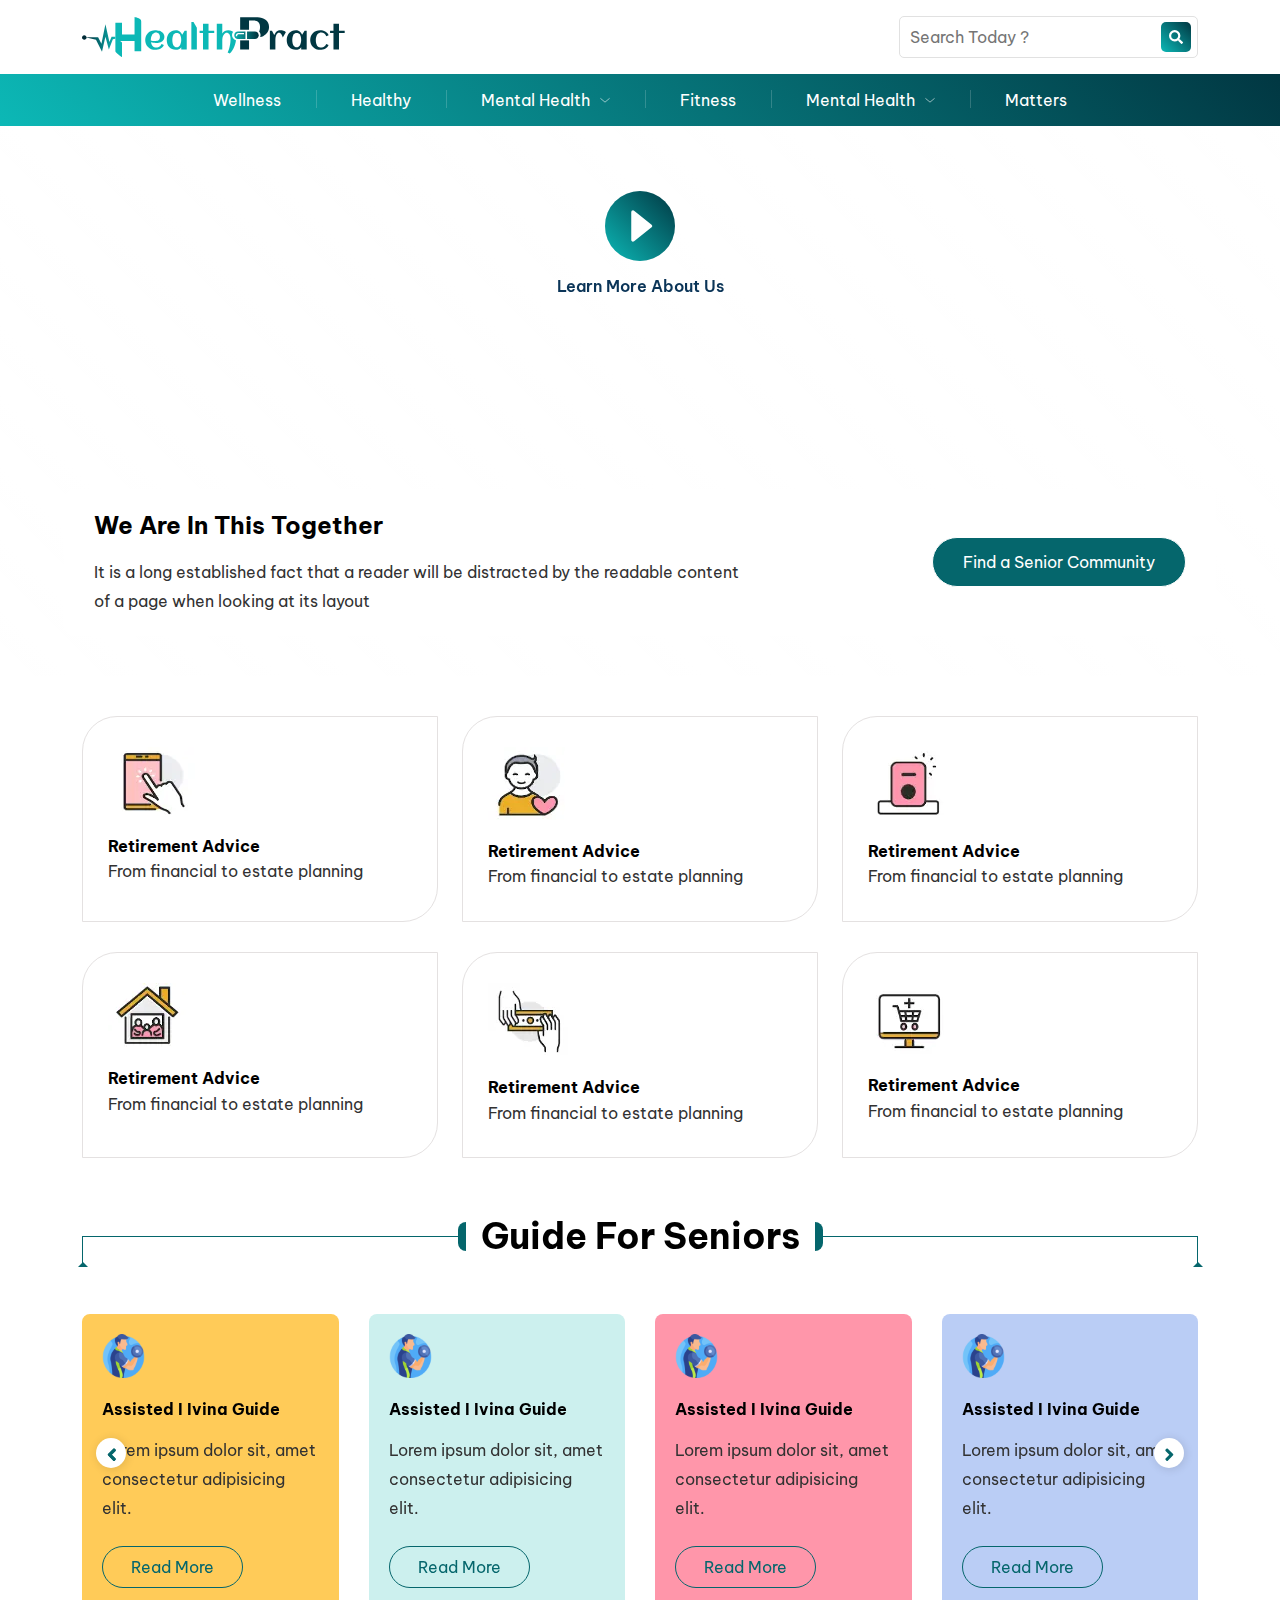
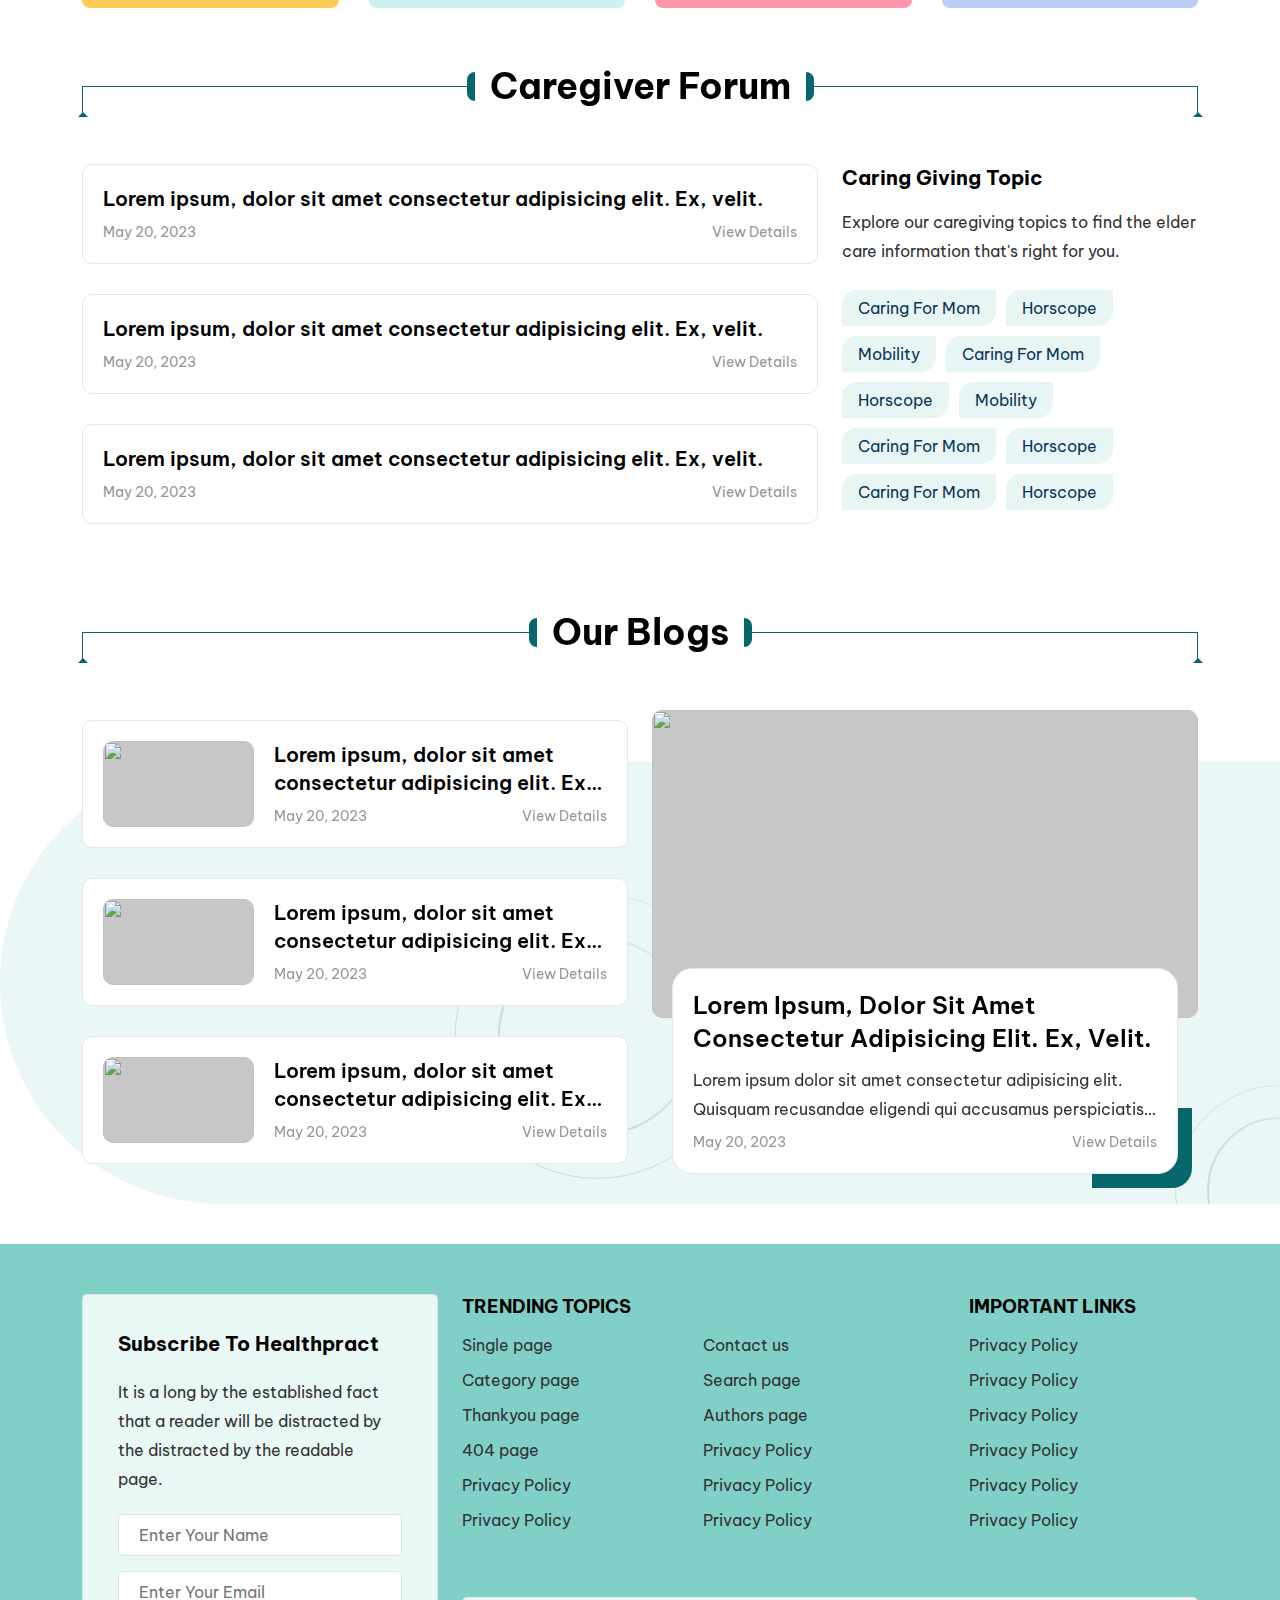
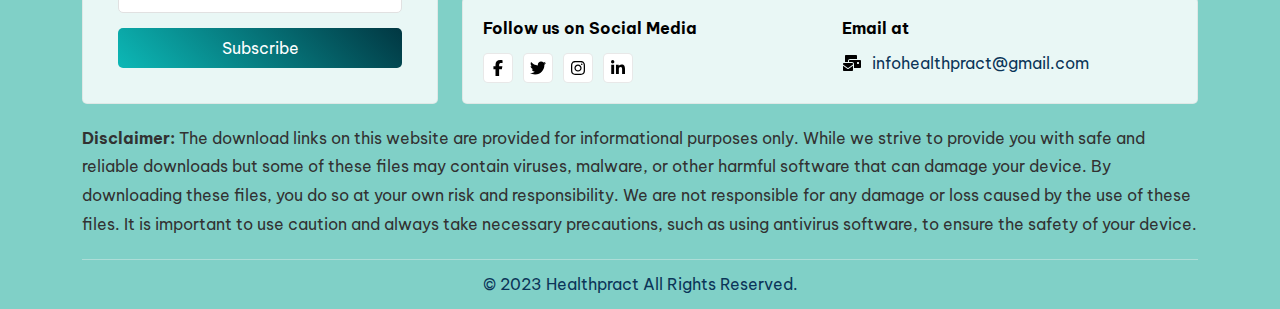
==== commit 6f6ba941: "change blog section" ====
--- a/index.html
+++ b/index.html
@@ -393,115 +393,83 @@
           <span>Our Blogs</span>
         </div>
       </div>
-      <div class="row">
+      <div class="row align-items-center">
         <div class="col-lg-6">
-          <div class="row">
-            <div class="col-lg-6">
-              <div class="hp-card">
-                <div class="img-placeholder img-hover">
-                  <a href="#">
-                    <img src="https://cdn.triphippies.com/wp-content/uploads/2023/12/budget-trip.webp" alt=""
-                      class="img-fluid">
-                  </a>
-                </div>
-                <div class="card-content">
-                  <a href="#" class="card-title ">Lorem ipsum, dolor sit amet consectetur adipisicing
+           <div class="hp-card d-grid">
+              <div class="img-placeholder img-hover">
+                 <a href="#">
+                    <img src="https://cdn.triphippies.com/wp-content/uploads/2023/12/budget-trip.webp" alt="" class="img-fluid">
+                 </a>
+              </div>
+              <div class="card-content">
+                 <a href="#" class="card-title ">Lorem ipsum, dolor sit amet consectetur adipisicing
                     elit. Ex, velit.</a>
-                  <div class="health-cd-detls">
+                 <div class="health-cd-detls">
                     <span>
-                      May 20, 2023
+                       May 20, 2023
                     </span>
                     <a href="#">View Details</a>
-                  </div>
-                </div>
-              </div>
-            </div>
-            <div class="col-lg-6">
-              <div class="hp-card">
-                <div class="img-placeholder img-hover">
-                  <a href="#">
-                    <img src="https://cdn.triphippies.com/wp-content/uploads/2023/12/budget-trip.webp" alt=""
-                      class="img-fluid">
-                  </a>
-                </div>
-                <div class="card-content">
-                  <a href="#" class="card-title ">Lorem ipsum, dolor sit amet consectetur adipisicing
+                 </div>
+              </div>
+           </div>
+           <div class="hp-card d-grid">
+              <div class="img-placeholder img-hover">
+                 <a href="#">
+                    <img src="https://cdn.triphippies.com/wp-content/uploads/2023/12/budget-trip.webp" alt="" class="img-fluid">
+                 </a>
+              </div>
+              <div class="card-content">
+                 <a href="#" class="card-title ">Lorem ipsum, dolor sit amet consectetur adipisicing
                     elit. Ex, velit.</a>
-                  <div class="health-cd-detls">
+                 <div class="health-cd-detls">
                     <span>
-                      May 20, 2023
+                       May 20, 2023
                     </span>
                     <a href="#">View Details</a>
-                  </div>
-                </div>
-              </div>
-            </div>
-            <div class="col-lg-6">
-              <div class="hp-card">
-                <div class="img-placeholder img-hover">
-                  <a href="#">
-                    <img src="https://cdn.triphippies.com/wp-content/uploads/2023/12/budget-trip.webp" alt=""
-                      class="img-fluid">
-                  </a>
-                </div>
-                <div class="card-content">
-                  <a href="#" class="card-title ">Lorem ipsum, dolor sit amet consectetur adipisicing
+                 </div>
+              </div>
+           </div>
+           <div class="hp-card  d-grid">
+              <div class="img-placeholder img-hover">
+                 <a href="#">
+                    <img src="https://cdn.triphippies.com/wp-content/uploads/2023/12/budget-trip.webp" alt="" class="img-fluid">
+                 </a>
+              </div>
+              <div class="card-content">
+                 <a href="#" class="card-title ">Lorem ipsum, dolor sit amet consectetur adipisicing
                     elit. Ex, velit.</a>
-                  <div class="health-cd-detls">
+                 <div class="health-cd-detls">
                     <span>
-                      May 20, 2023
+                       May 20, 2023
                     </span>
                     <a href="#">View Details</a>
-                  </div>
-                </div>
-              </div>
-            </div>
-            <div class="col-lg-6">
-              <div class="hp-card">
-                <div class="img-placeholder img-hover">
-                  <a href="#">
-                    <img src="https://cdn.triphippies.com/wp-content/uploads/2023/12/budget-trip.webp" alt=""
-                      class="img-fluid">
-                  </a>
-                </div>
-                <div class="card-content">
-                  <a href="#" class="card-title ">Lorem ipsum, dolor sit amet consectetur adipisicing
-                    elit. Ex, velit.</a>
-                  <div class="health-cd-detls">
+                 </div>
+              </div>
+           </div>
+        </div>
+        <div class="col-lg-6">
+           <div class="hp-card border-n health-bg-card">
+              <div class="img-placeholder img-hover">
+                 <a href="#">
+                    <img src="https://cdn.triphippies.com/wp-content/uploads/2023/12/budget-trip.webp" alt="" class="img-fluid">
+                 </a>
+              </div>
+              <div class="card-content p-20">
+                 <a href="#" class="card-title h4 mb-0">Lorem ipsum, dolor sit amet consectetur
+                    adipisicing elit. Ex, velit.</a>
+                 <p>Lorem ipsum dolor sit amet consectetur adipisicing elit. Quisquam recusandae eligendi qui
+                    accusamus perspiciatis inventore asperiores porro est tempore maiores?
+                 </p>
+                 <div class="health-cd-detls">
                     <span>
-                      May 20, 2023
+                       May 20, 2023
                     </span>
                     <a href="#">View Details</a>
-                  </div>
-                </div>
-              </div>
-            </div>
-          </div>
-        </div>
-        <div class="col-lg-6">
-          <div class="hp-card border-n health-bg-card">
-            <div class="img-placeholder img-hover">
-              <a href="#">
-                <img src="https://cdn.triphippies.com/wp-content/uploads/2023/12/budget-trip.webp" alt=""
-                  class="img-fluid">
-              </a>
-            </div>
-            <div class="card-content p-20">
-              <a href="#" class="card-title h4 mb-0">Lorem ipsum, dolor sit amet consectetur
-                adipisicing elit. Ex, velit.</a>
-              <p>Lorem ipsum dolor sit amet consectetur adipisicing elit. Quisquam recusandae eligendi qui
-                accusamus perspiciatis inventore asperiores porro est tempore maiores?
-              </p>
-              <div class="health-cd-detls">
-                <span>
-                  May 20, 2023
-                </span>
-                <a href="#">View Details</a>
-              </div>
-            </div>
-          </div>
-        </div>
-      </div>
+                 </div>
+              </div>
+           </div>
+        </div>
+     </div>
     </div>
   </div>
   <!-- Blog End  -->
--- a/assets/css/style.css
+++ b/assets/css/style.css
@@ -998,13 +998,13 @@
     opacity: 0;
     transition: all 0.3s ease-in-out;
     transform-style: preserve-3d;
-    transform: rotateY(-60deg) translate(-50%, -50%);
+    transform: translate(-50%, -50%) rotateY(-60deg);
     transform-origin: center;
     
 }
 .play-poppup.open{
     opacity: 1;
-    transform: rotateY(0deg) translate(-50%, -50%);
+    transform: translate(-50%, -50%) rotateY(0deg) ;
 
 }
 .close-youtube{
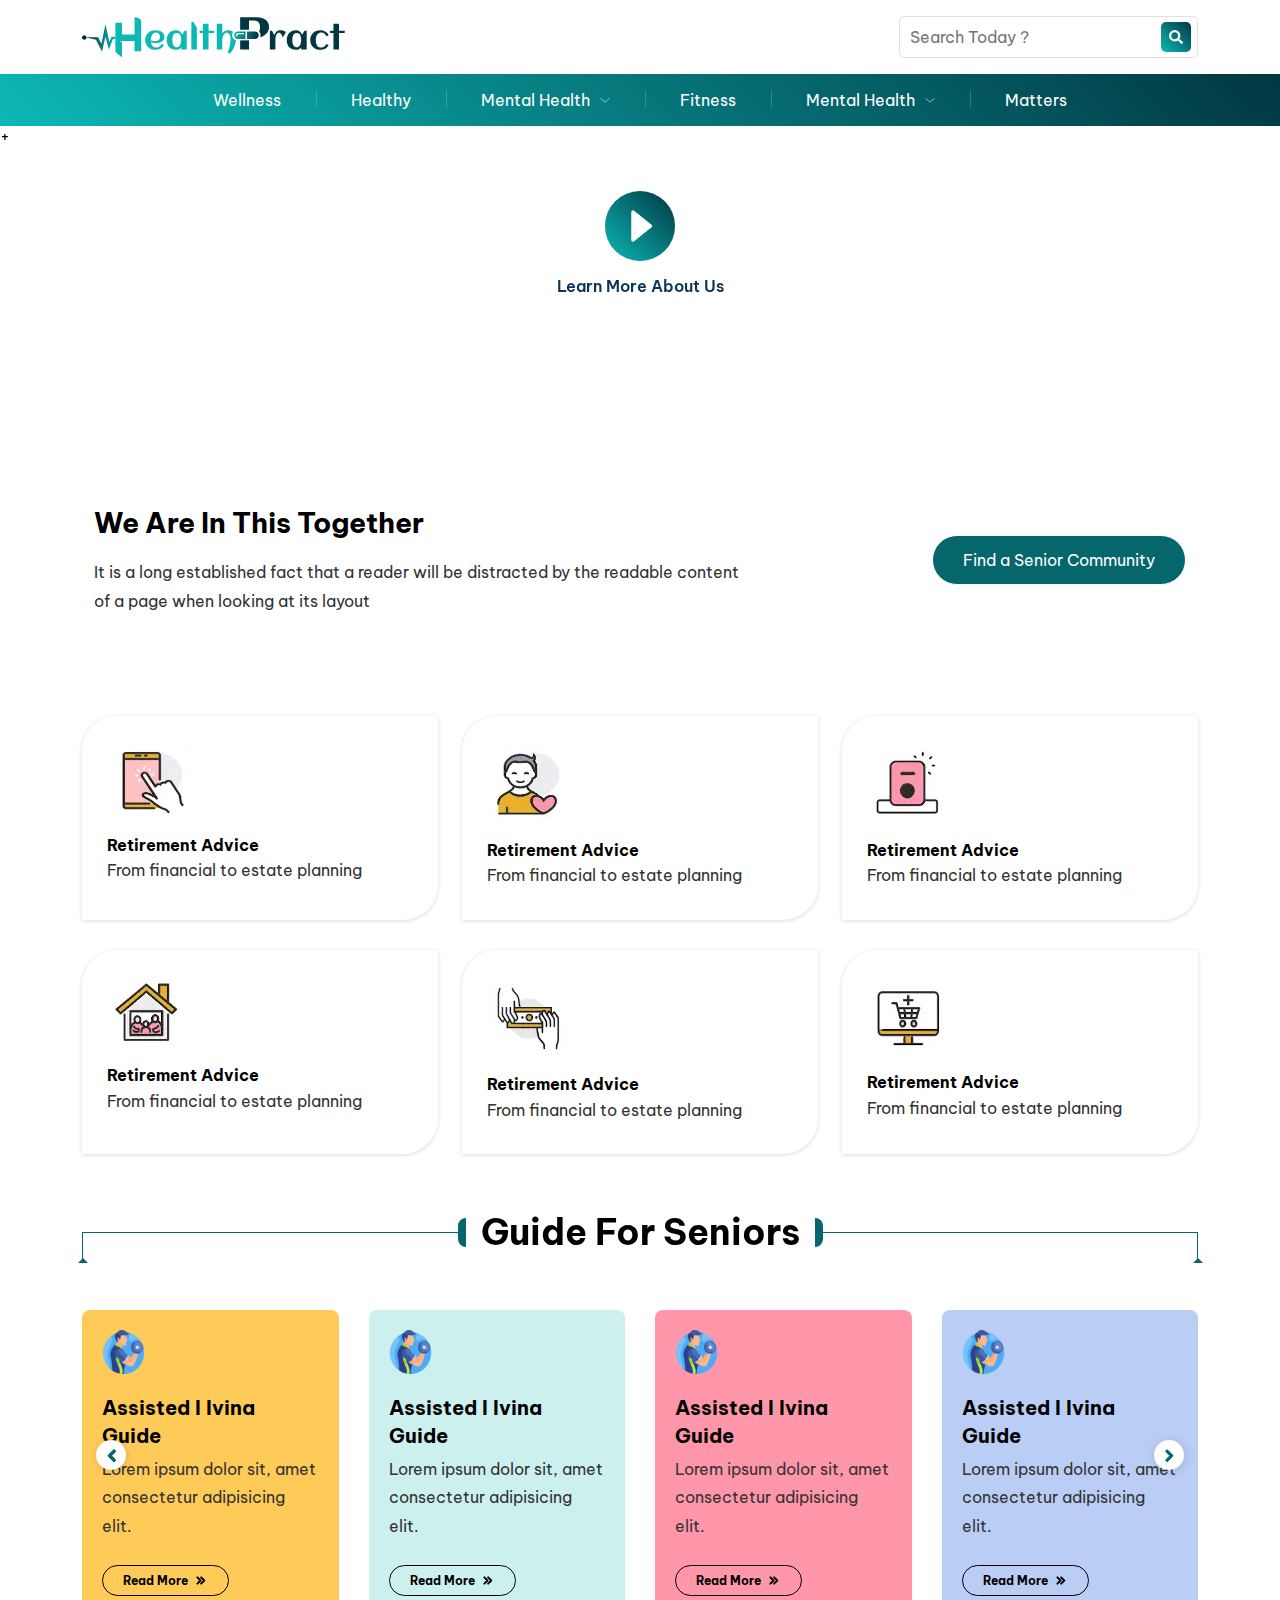
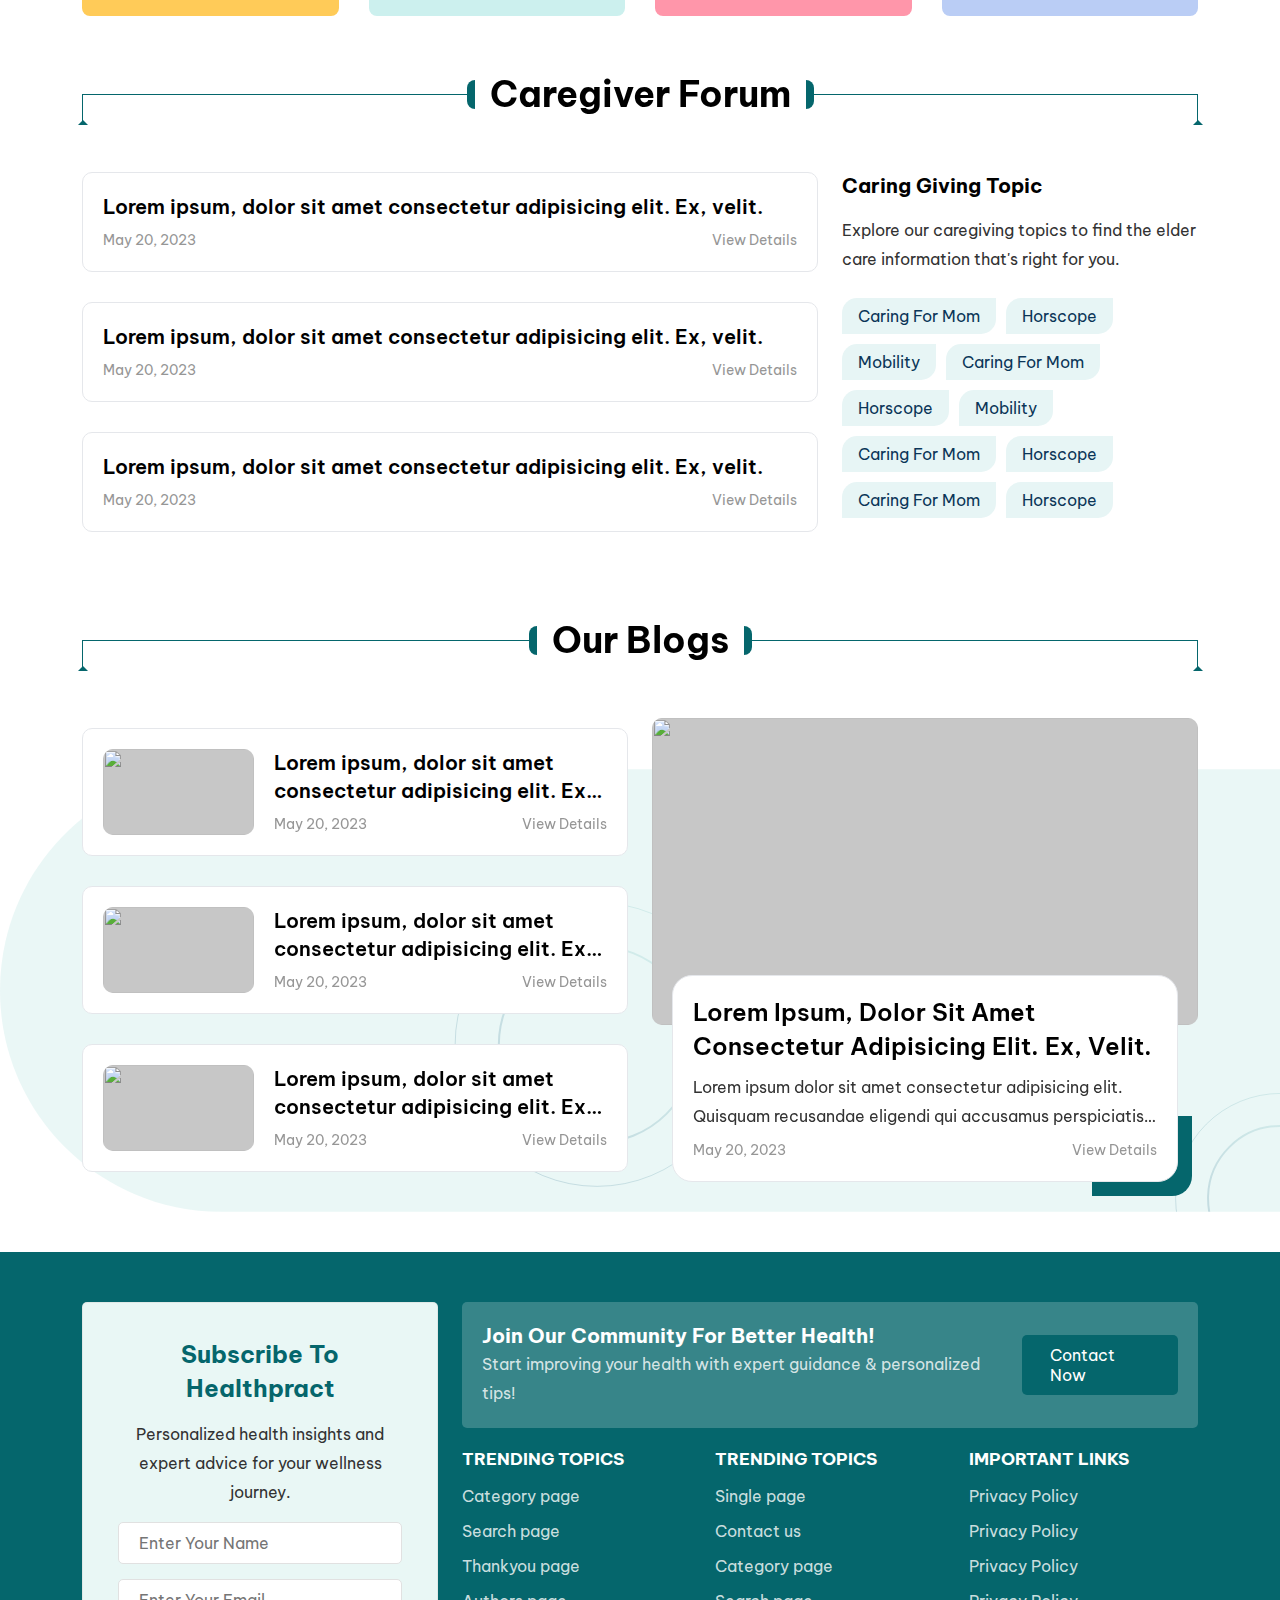
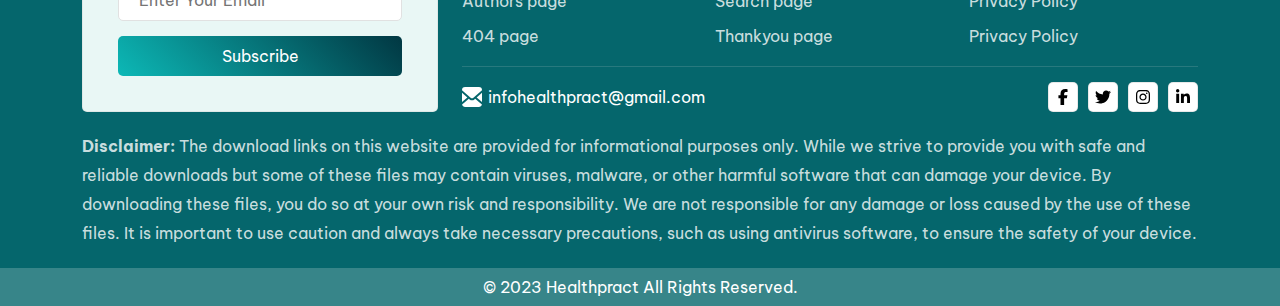
==== commit 2758b821: "new chnages" ====
--- a/index.html
+++ b/index.html
@@ -159,7 +159,7 @@
   <!-- Header End -->
 
   <!-- hero Section Start -->
-  <div class="hero-header container-space">
+  <div class="hero-header container-space">+
     <div class="container">
 
       <div class="play-btn-box">
@@ -174,17 +174,21 @@
 
         <span><a href="#">Learn More About Us</a></span>
 
-        <div class="close-youtube">
-          <svg xmlns="http://www.w3.org/2000/svg" width="30" height="30" viewBox="0 0 19.2 19.2" xml:space="preserve"><path d="M12.57 5.782 9.6 8.752l-2.97-2.97-.848.848 2.97 2.97-2.97 2.97.848.848 2.97-2.97 2.97 2.97.848-.848-2.97-2.97 2.97-2.97z"/><path d="M9.6 0C4.298 0 0 4.298 0 9.6s4.298 9.6 9.6 9.6 9.6-4.298 9.6-9.6S14.902 0 9.6 0m0 17.7c-4.474 0-8.1-3.626-8.1-8.1s3.626-8.1 8.1-8.1 8.1 3.626 8.1 8.1-3.626 8.1-8.1 8.1"/></svg>
-        </div>
+       
         <div class="play-poppup">
+
+          <div class="close-youtube">
+            <svg xmlns="http://www.w3.org/2000/svg" width="30" height="30" viewBox="0 0 19.2 19.2" xml:space="preserve"><path d="M12.57 5.782 9.6 8.752l-2.97-2.97-.848.848 2.97 2.97-2.97 2.97.848.848 2.97-2.97 2.97 2.97.848-.848-2.97-2.97 2.97-2.97z"/><path d="M9.6 0C4.298 0 0 4.298 0 9.6s4.298 9.6 9.6 9.6 9.6-4.298 9.6-9.6S14.902 0 9.6 0m0 17.7c-4.474 0-8.1-3.626-8.1-8.1s3.626-8.1 8.1-8.1 8.1 3.626 8.1 8.1-3.626 8.1-8.1 8.1"/></svg>
+          </div>
+
+
           <iframe width="500" height="315" src="https://www.youtube.com/embed/9MazN_6wdqI?si=cVQUEsIdcfhPRrt8" title="YouTube video player" frameborder="0" allow="accelerometer; autoplay; clipboard-write; encrypted-media; gyroscope; picture-in-picture; web-share" referrerpolicy="strict-origin-when-cross-origin" allowfullscreen></iframe>
         </div>
       </div>
 
       <div class="hero-content">
         <div class="content">
-          <div class="h4">We are in this Together</div>
+          <div class="h3">We are in this Together</div>
           <p>It is a long established fact that a reader will be distracted by the readable content of a page when
             looking at its layout</p>
         </div>
@@ -280,33 +284,45 @@
         <div class="slide-card">
           <div class="guide" data-color="yellow">
             <img src="assets/img/fitness.svg" alt="Mental Health" class="img-fluid">
-            <div class="h6">Assisted I ivina Guide</div>
+            <div class="h5">Assisted I ivina Guide</div>
             <p>Lorem ipsum dolor sit, amet consectetur adipisicing elit. </p>
-            <a href="#" class="btn-outline">Read More</a>
+            <a href="#" class="btn-outline">
+              Read More
+              <svg viewBox="0 0 15 15" xmlns="http://www.w3.org/2000/svg" aria-labelledby="chevronsRightIconTitle" stroke="#000" stroke-width="2" stroke-linecap="round" stroke-linejoin="round" fill="none" color="#000" width="15" height="15"><g stroke-width="0"/><g/><path d="M8.125 4.375 11.25 7.5l-3.125 3.125h0m-3.75-6.25L7.5 7.5l-3.125 3.125h0"/></svg>
+            </a>
           </div>
         </div>
         <div class="slide-card">
           <div class="guide" data-color="green">
             <img src="assets/img/fitness.svg" alt="Mental Health" class="img-fluid">
-            <div class="h6">Assisted I ivina Guide</div>
+            <div class="h5">Assisted I ivina Guide</div>
             <p>Lorem ipsum dolor sit, amet consectetur adipisicing elit. </p>
-            <a href="#" class="btn-outline">Read More</a>
+            <a href="#" class="btn-outline">
+              Read More
+              <svg viewBox="0 0 15 15" xmlns="http://www.w3.org/2000/svg" aria-labelledby="chevronsRightIconTitle" stroke="#000" stroke-width="2" stroke-linecap="round" stroke-linejoin="round" fill="none" color="#000" width="15" height="15"><g stroke-width="0"/><g/><path d="M8.125 4.375 11.25 7.5l-3.125 3.125h0m-3.75-6.25L7.5 7.5l-3.125 3.125h0"/></svg>
+            </a>
           </div>
         </div>
         <div class="slide-card">
           <div class="guide" data-color="pink">
             <img src="assets/img/fitness.svg" alt="Mental Health" class="img-fluid">
-            <div class="h6">Assisted I ivina Guide</div>
+            <div class="h5">Assisted I ivina Guide</div>
             <p>Lorem ipsum dolor sit, amet consectetur adipisicing elit. </p>
-            <a href="#" class="btn-outline">Read More</a>
+            <a href="#" class="btn-outline">
+              Read More
+              <svg viewBox="0 0 15 15" xmlns="http://www.w3.org/2000/svg" aria-labelledby="chevronsRightIconTitle" stroke="#000" stroke-width="2" stroke-linecap="round" stroke-linejoin="round" fill="none" color="#000" width="15" height="15"><g stroke-width="0"/><g/><path d="M8.125 4.375 11.25 7.5l-3.125 3.125h0m-3.75-6.25L7.5 7.5l-3.125 3.125h0"/></svg>
+            </a>
           </div>
         </div>
         <div class="slide-card">
           <div class="guide" data-color="blue">
             <img src="assets/img/fitness.svg" alt="Mental Health" class="img-fluid">
-            <div class="h6">Assisted I ivina Guide</div>
+            <div class="h5">Assisted I ivina Guide</div>
             <p>Lorem ipsum dolor sit, amet consectetur adipisicing elit. </p>
-            <a href="#" class="btn-outline">Read More</a>
+            <a href="#" class="btn-outline">
+              Read More
+              <svg viewBox="0 0 15 15" xmlns="http://www.w3.org/2000/svg" aria-labelledby="chevronsRightIconTitle" stroke="#000" stroke-width="2" stroke-linecap="round" stroke-linejoin="round" fill="none" color="#000" width="15" height="15"><g stroke-width="0"/><g/><path d="M8.125 4.375 11.25 7.5l-3.125 3.125h0m-3.75-6.25L7.5 7.5l-3.125 3.125h0"/></svg>
+            </a>
           </div>
         </div>
       </div>
@@ -477,121 +493,135 @@
   <!-- footer start -->
   <footer>
     <div class="container">
-      <div class="row">
-        <div class="col-lg-4">
-          <div class="footer-bg">
-            <div class="footer-title h5  mb-0">Subscribe To Healthpract</div>
-            <p>It is a long by the established fact that a reader will be distracted by the distracted by the
-              readable page.
-            </p>
-            <form>
-              <input type="text" name="name" placeholder="Enter Your Name" required>
-              <input type="email" name="email" placeholder="Enter Your Email" required>
-              <button type="submit" class="form-btn">Subscribe</button>
-            </form>
-          </div>
-        </div>
-        <div class="col-lg-8">
-          <div class="d-flex justify-content-between">
-            <div class="row">
-              <div class="col-md-8">
-                <div class="footer-list category-box">
-                  <div class="footer-title h6">Trending Topics</div>
-                  <ul>
-                    <li><a href="single.html">Single page</a></li>
-                    <li><a href="contact-us.html">Contact us</a></li>
-                    <li><a href="category.html">Category page</a></li>
-                    <li><a href="search-pg.html">Search page</a></li>
-                    <li><a href="thank-you.html">Thankyou page</a></li>
-                    <li><a href="author.html">Authors page</a></li>
-                    <li><a href="404.html">404 page</a></li>
-                    <li><a href="#">Privacy Policy</a></li>
-                    <li><a href="#">Privacy Policy</a></li>
-                    <li><a href="#">Privacy Policy</a></li>
-                    <li><a href="#">Privacy Policy</a></li>
-                    <li><a href="#">Privacy Policy</a></li>
-                  </ul>
+        <div class="row row-gap">
+            <div class="col-lg-4">
+                <div class="footer-bg">
+                    <div class="footer-title h4 mb-0">Subscribe To Healthpract</div>
+                    <p>Personalized health insights and expert advice for your wellness journey.</p>
+                    <form>
+                        <input type="text" name="name" placeholder="Enter Your Name" required />
+                        <input type="email" name="email" placeholder="Enter Your Email" required />
+                        <button type="submit" class="form-btn">Subscribe</button>
+                    </form>
                 </div>
-              </div>
-              <div class="col-md-4">
-                <div class="footer-list">
-                  <div class="footer-title h6">Important Links</div>
-                  <ul>
-                    <li><a href="#">Privacy Policy</a></li>
-                    <li><a href="#">Privacy Policy</a></li>
-                    <li><a href="#">Privacy Policy</a></li>
-                    <li><a href="#">Privacy Policy</a></li>
-                    <li><a href="#">Privacy Policy</a></li>
-                    <li><a href="#">Privacy Policy</a></li>
-                  </ul>
+            </div>
+            <div class="col-lg-8">
+                <div class="footer-menu-cont">
+                  <div class="footer-contact">
+                    <div class="row row-gap align-items-center">
+                        <div class="col-md-9">
+                            <div class="footer-title h5 mb-0">Join Our Community for Better Health!</div>
+                            <p>Start improving your health with expert guidance & personalized tips!</p>
+                        </div>
+                        <div class="col-md-3">
+                            <a href="contact-us.html" class="btn-fill">Contact Now</a>
+                        </div>
+                    </div>
                 </div>
-              </div>
+
+                <div class="row">
+                    <div class="col-md-4">
+                        <div class="footer-list">
+                            <div class="footer-title h6">Trending Topics</div>
+                            <ul>
+                                <li><a href="category.html">Category page</a></li>
+                                <li><a href="search-pg.html">Search page</a></li>
+                                <li><a href="thank-you.html">Thankyou page</a></li>
+                                <li><a href="author.html">Authors page</a></li>
+                                <li><a href="404.html">404 page</a></li>
+                            </ul>
+                        </div>
+                    </div>
+                    <div class="col-md-4">
+                        <div class="footer-list">
+                            <div class="footer-title h6">Trending Topics</div>
+                            <ul>
+                                <li><a href="single.html">Single page</a></li>
+                                <li><a href="contact-us.html">Contact us</a></li>
+                                <li><a href="category.html">Category page</a></li>
+                                <li><a href="search-pg.html">Search page</a></li>
+                                <li><a href="thank-you.html">Thankyou page</a></li>
+                            </ul>
+                        </div>
+                    </div>
+                    <div class="col-md-4">
+                        <div class="footer-list">
+                            <div class="footer-title h6">Important Links</div>
+                            <ul>
+                                <li><a href="#">Privacy Policy</a></li>
+                                <li><a href="#">Privacy Policy</a></li>
+                                <li><a href="#">Privacy Policy</a></li>
+                                <li><a href="#">Privacy Policy</a></li>
+                                <li><a href="#">Privacy Policy</a></li>
+                            </ul>
+                        </div>
+                    </div>
+                </div>
+
+                <div class="footer-social">
+                    <div class="row align-items-center">
+                        <div class="col-md-6">
+                            <a href="mailto:infohealthpract@gmail.com" class="d-flex align-items-center">
+                              <svg height="20" width="20" xmlns="http://www.w3.org/2000/svg" viewBox="0 0 51.2 51.2" xml:space="preserve"><g stroke-width="0"/><g stroke-linecap="round" stroke-linejoin="round"/><path d="M51.2 38.606V14.782L37.536 26.694zM43.247 0H7.953A7.953 7.953 0 0 0 0 7.953v.233l22.788 19.867a4.26 4.26 0 0 0 2.812 1.053 4.26 4.26 0 0 0 2.812-1.053L51.2 8.186v-.233A7.953 7.953 0 0 0 43.247 0M31.678 31.801a9.23 9.23 0 0 1-6.078 2.277 9.24 9.24 0 0 1-6.078-2.277l-2.076-1.81-17.24 15.03c.808 3.537 3.967 6.179 7.747 6.179h35.293c3.783 0 6.94-2.642 7.748-6.179l-17.241-15.03zM0 14.782v23.824l13.664-11.913z" style="fill:#fff"/></svg>
+                                infohealthpract@gmail.com
+                            </a>
+                        </div>
+                        <div class="col-md-6">
+                            <div class="social-media">
+                                <ul>
+                                    <li>
+                                        <a href="#">
+                                            <svg viewBox="0 0 320 512" height="16" width="10">
+                                                <path d="M80 299.3V512h116V299.3h86.5l18-97.8H196v-34.6c0-51.7 20.3-71.5 72.7-71.5 16.3 0 29.4.4 37 1.2V7.9C291.4 4 256.4 0 236.2 0 129.3 0 80 50.5 80 159.4v42.1H14v97.8h66z" />
+                                            </svg>
+                                        </a>
+                                    </li>
+                                    <li>
+                                        <a href="#">
+                                            <svg viewBox="0 0 512 512" height="16" width="16">
+                                                <path
+                                                    d="M459.4 151.7c.3 4.5.3 9.1.3 13.6 0 138.7-105.6 298.6-298.6 298.6-59.5 0-114.7-17.2-161.1-47.1 8.4 1 16.6 1.3 25.3 1.3 49.1 0 94.2-16.6 130.3-44.8-46.1-1-84.8-31.2-98.1-72.8 6.5 1 13 1.6 19.8 1.6 9.4 0 18.8-1.3 27.6-3.6-48.1-9.7-84.1-52-84.1-103v-1.3c14 7.8 30.2 12.7 47.4 13.3-28.3-18.8-46.8-51-46.8-87.4 0-19.5 5.2-37.4 14.3-53C87.4 130.8 165 172.4 252.1 176.9c-1.6-7.8-2.6-15.9-2.6-24C249.5 95.1 296.3 48 354.4 48c30.2 0 57.5 12.7 76.7 33.1 23.7-4.5 46.5-13.3 66.6-25.3-7.8 24.4-24.4 44.8-46.1 57.8 21.1-2.3 41.6-8.1 60.4-16.2-14.3 20.8-32.2 39.3-52.6 54.3z"
+                                                />
+                                            </svg>
+                                        </a>
+                                    </li>
+                                    <li>
+                                        <a href="#">
+                                            <svg viewBox="0 0 448 512" height="16" width="14">
+                                                <path
+                                                    d="M224.1 141c-63.6 0-114.9 51.3-114.9 114.9s51.3 114.9 114.9 114.9S339 319.5 339 255.9 287.7 141 224.1 141zm0 189.6c-41.1 0-74.7-33.5-74.7-74.7s33.5-74.7 74.7-74.7 74.7 33.5 74.7 74.7-33.6 74.7-74.7 74.7zm146.4-194.3c0 14.9-12 26.8-26.8 26.8-14.9 0-26.8-12-26.8-26.8s12-26.8 26.8-26.8 26.8 12 26.8 26.8zm76.1 27.2c-1.7-35.9-9.9-67.7-36.2-93.9-26.2-26.2-58-34.4-93.9-36.2-37-2.1-147.9-2.1-184.9 0-35.8 1.7-67.6 9.9-93.9 36.1s-34.4 58-36.2 93.9c-2.1 37-2.1 147.9 0 184.9 1.7 35.9 9.9 67.7 36.2 93.9s58 34.4 93.9 36.2c37 2.1 147.9 2.1 184.9 0 35.9-1.7 67.7-9.9 93.9-36.2 26.2-26.2 34.4-58 36.2-93.9 2.1-37 2.1-147.8 0-184.8zM398.8 388c-7.8 19.6-22.9 34.7-42.6 42.6-29.5 11.7-99.5 9-132.1 9s-102.7 2.6-132.1-9c-19.6-7.8-34.7-22.9-42.6-42.6-11.7-29.5-9-99.5-9-132.1s-2.6-102.7 9-132.1c7.8-19.6 22.9-34.7 42.6-42.6 29.5-11.7 99.5-9 132.1-9s102.7-2.6 132.1 9c19.6 7.8 34.7 22.9 42.6 42.6 11.7 29.5 9 99.5 9 132.1s2.7 102.7-9 132.1z"
+                                                />
+                                            </svg>
+                                        </a>
+                                    </li>
+                                    <li>
+                                        <a href="#">
+                                            <svg viewBox="0 0 448 512" height="16" width="14">
+                                                <path
+                                                    d="M100.3 448H7.4V148.9h92.9zM53.8 108.1C24.1 108.1 0 83.5 0 53.8a53.8 53.8 0 0 1 107.6 0c0 29.7-24.1 54.3-53.8 54.3zM447.9 448h-92.7V302.4c0-34.7-.7-79.2-48.3-79.2-48.3 0-55.7 37.7-55.7 76.7V448h-92.8V148.9h89.1v40.8h1.3c12.4-23.5 42.7-48.3 87.9-48.3 94 0 111.3 61.9 111.3 142.3V448z"
+                                                />
+                                            </svg>
+                                        </a>
+                                    </li>
+                                </ul>
+                            </div>
+                        </div>
+                    </div>
+                </div>
+
+                </div>
             </div>
-            <div class="footer-bg">
-              <div class="row">
-                <div class="col-md-6">
-                  <div class="footer-title">Follow us on Social Media</div>
-                  <div class="social-media">
-                    <ul>
-                      <li>
-                        <a href="#">
-                          <svg viewBox="0 0 320 512" height="16" width="10">
-                            <path
-                              d="M80 299.3V512h116V299.3h86.5l18-97.8H196v-34.6c0-51.7 20.3-71.5 72.7-71.5 16.3 0 29.4.4 37 1.2V7.9C291.4 4 256.4 0 236.2 0 129.3 0 80 50.5 80 159.4v42.1H14v97.8h66z" />
-                          </svg>
-                        </a>
-                      </li>
-                      <li>
-                        <a href="#">
-                          <svg viewBox="0 0 512 512" height="16" width="16">
-                            <path
-                              d="M459.4 151.7c.3 4.5.3 9.1.3 13.6 0 138.7-105.6 298.6-298.6 298.6-59.5 0-114.7-17.2-161.1-47.1 8.4 1 16.6 1.3 25.3 1.3 49.1 0 94.2-16.6 130.3-44.8-46.1-1-84.8-31.2-98.1-72.8 6.5 1 13 1.6 19.8 1.6 9.4 0 18.8-1.3 27.6-3.6-48.1-9.7-84.1-52-84.1-103v-1.3c14 7.8 30.2 12.7 47.4 13.3-28.3-18.8-46.8-51-46.8-87.4 0-19.5 5.2-37.4 14.3-53C87.4 130.8 165 172.4 252.1 176.9c-1.6-7.8-2.6-15.9-2.6-24C249.5 95.1 296.3 48 354.4 48c30.2 0 57.5 12.7 76.7 33.1 23.7-4.5 46.5-13.3 66.6-25.3-7.8 24.4-24.4 44.8-46.1 57.8 21.1-2.3 41.6-8.1 60.4-16.2-14.3 20.8-32.2 39.3-52.6 54.3z" />
-                          </svg>
-                        </a>
-                      </li>
-                      <li>
-                        <a href="#">
-                          <svg viewBox="0 0 448 512" height="16" width="14">
-                            <path
-                              d="M224.1 141c-63.6 0-114.9 51.3-114.9 114.9s51.3 114.9 114.9 114.9S339 319.5 339 255.9 287.7 141 224.1 141zm0 189.6c-41.1 0-74.7-33.5-74.7-74.7s33.5-74.7 74.7-74.7 74.7 33.5 74.7 74.7-33.6 74.7-74.7 74.7zm146.4-194.3c0 14.9-12 26.8-26.8 26.8-14.9 0-26.8-12-26.8-26.8s12-26.8 26.8-26.8 26.8 12 26.8 26.8zm76.1 27.2c-1.7-35.9-9.9-67.7-36.2-93.9-26.2-26.2-58-34.4-93.9-36.2-37-2.1-147.9-2.1-184.9 0-35.8 1.7-67.6 9.9-93.9 36.1s-34.4 58-36.2 93.9c-2.1 37-2.1 147.9 0 184.9 1.7 35.9 9.9 67.7 36.2 93.9s58 34.4 93.9 36.2c37 2.1 147.9 2.1 184.9 0 35.9-1.7 67.7-9.9 93.9-36.2 26.2-26.2 34.4-58 36.2-93.9 2.1-37 2.1-147.8 0-184.8zM398.8 388c-7.8 19.6-22.9 34.7-42.6 42.6-29.5 11.7-99.5 9-132.1 9s-102.7 2.6-132.1-9c-19.6-7.8-34.7-22.9-42.6-42.6-11.7-29.5-9-99.5-9-132.1s-2.6-102.7 9-132.1c7.8-19.6 22.9-34.7 42.6-42.6 29.5-11.7 99.5-9 132.1-9s102.7-2.6 132.1 9c19.6 7.8 34.7 22.9 42.6 42.6 11.7 29.5 9 99.5 9 132.1s2.7 102.7-9 132.1z" />
-                          </svg>
-                        </a>
-                      </li>
-                      <li>
-                        <a href="#">
-                          <svg viewBox="0 0 448 512" height="16" width="14">
-                            <path
-                              d="M100.3 448H7.4V148.9h92.9zM53.8 108.1C24.1 108.1 0 83.5 0 53.8a53.8 53.8 0 0 1 107.6 0c0 29.7-24.1 54.3-53.8 54.3zM447.9 448h-92.7V302.4c0-34.7-.7-79.2-48.3-79.2-48.3 0-55.7 37.7-55.7 76.7V448h-92.8V148.9h89.1v40.8h1.3c12.4-23.5 42.7-48.3 87.9-48.3 94 0 111.3 61.9 111.3 142.3V448z" />
-                          </svg>
-                        </a>
-                      </li>
-                    </ul>
-                  </div>
-                </div>
-                <div class="col-md-6">
-                  <div class="footer-title">Email at</div>
-                  <a href="mailto:infohealthpract@gmail.com">
-                    <svg viewBox="0 0 640 512" height="16" width="20">
-                      <path
-                        d="M128 0c-17.7 0-32 14.3-32 32v192h96v-32c0-35.3 28.7-64 64-64h224V32c0-17.7-14.3-32-32-32H128zm128 160c-17.7 0-32 14.3-32 32v32h96c35.3 0 64 28.7 64 64v128h192c17.7 0 32-14.3 32-32V192c0-17.7-14.3-32-32-32H256zm240 64h32c8.8 0 16 7.2 16 16v32c0 8.8-7.2 16-16 16h-32c-8.8 0-16-7.2-16-16v-32c0-8.8 7.2-16 16-16zM64 256c-17.7 0-32 14.3-32 32v13l155.1 114.9c1.4 1 3.1 1.6 4.9 1.6s3.5-.6 4.9-1.6L352 301v-13c0-17.7-14.3-32-32-32H64zm288 84.8L216 441.6c-6.9 5.1-15.3 7.9-24 7.9s-17-2.8-24-7.9L32 340.8V480c0 17.7 14.3 32 32 32h256c17.7 0 32-14.3 32-32V340.8z" />
-                    </svg>
-                    infohealthpract@gmail.com
-                  </a>
-                </div>
-              </div>
-            </div>
-          </div>
-        </div>
-      </div>
-      <p><strong>Disclaimer: </strong>The download links on this website are provided for informational purposes only.
-        While we strive to provide you with safe and reliable downloads but some of these files may contain viruses,
-        malware, or other harmful software that can damage your device. By downloading these files, you do so at your
-        own risk and responsibility. We are not responsible for any damage or loss caused by the use of these files. It
-        is important to use caution and always take necessary precautions, such as using antivirus software, to ensure
-        the safety of your device.</p>
-      <p class="copyright text-center">© 2023 Healthpract All Rights Reserved.</p>
-    </div>
-  </footer>
+        </div>
+        <p>
+            <strong>Disclaimer: </strong>The download links on this website are provided for informational purposes only. While we strive to provide you with safe and reliable downloads but some of these files may contain viruses, malware,
+            or other harmful software that can damage your device. By downloading these files, you do so at your own risk and responsibility. We are not responsible for any damage or loss caused by the use of these files. It is important to
+            use caution and always take necessary precautions, such as using antivirus software, to ensure the safety of your device.
+        </p>
+    </div>
+
+    <p class="copyright text-center">© 2023 Healthpract All Rights Reserved.</p>
+</footer>
+
   <!-- footer end -->
 
   <button id="myBtn" title="Back to top">
--- a/assets/css/layout.css
+++ b/assets/css/layout.css
@@ -499,7 +499,7 @@
 }
 
 /* footer start*/
-footer>.container {
+footer>.container{
   display: flex;
   flex-direction: column;
   gap: 20px;
@@ -509,16 +509,28 @@
   margin-bottom: 0 !important;
 }
 
-footer .footer-bg:first-of-type {
+.footer-bg {
+  flex-direction: column;
+  display: flex;
+  gap: 15px;
+  border-radius: 5px;
   padding: 35px;
-}
-
-.footer-bg {
-  display: flex;
-  flex-direction: column;
-  gap: 20px;
-  padding: 20px;
+  text-align: center;
+}
+
+.footer-contact{
   border-radius: 5px;
+  margin-bottom: 20px;
+}
+
+.footer-contact .btn-fill{
+  margin-left: auto;
+  border-radius: 5px !important;
+  border: none;
+}
+
+.footer-social .social-media ul {
+  justify-content: end;
 }
 
 footer ul {
@@ -532,11 +544,6 @@
 
 footer .footer-list {
   margin-bottom: 20px;
-}
-
-footer .col-lg-8:last-of-type>div {
-  flex-direction: column;
-  height: 100%;
 }
 
 .social-media ul {
@@ -1164,7 +1171,14 @@
   .container {
     max-width: 720px;
   }
-
+  .col-md-2 {
+    flex: 0 0 auto;
+    width: 16.66666667%;
+  }
+  .col-md-3 {
+    flex: 0 0 auto;
+    width: 25%;
+  }
   .col-md-4 {
     flex: 0 0 auto;
     width: 33.33333333%;
@@ -1184,6 +1198,15 @@
     flex: 0 0 auto;
     width: 66.66666667%;
   }
+  .col-md-9 {
+    flex: 0 0 auto;
+    width: 75%;
+  }
+  .col-md-10 {
+    flex: 0 0 auto;
+    width: 83.33333333%;
+  }
+
 }
 
 @media (min-width: 992px) {
@@ -1436,6 +1459,13 @@
 }
 
 @media screen and (max-width: 600px) {
+  .footer-social .social-media ul{
+    justify-content: unset;
+    margin-top: 20px;
+  }
+  .footer-contact .btn-fill{
+    margin-left: unset;
+  }
   .sep {
     font-size: 24px;
   }
--- a/assets/css/style.css
+++ b/assets/css/style.css
@@ -305,35 +305,49 @@
 
 /* footer */
 footer {
-    background: #80d0c7;
+    background: #05666c;
     padding-top: 50px;
-    /* background: url(../img/footer-bg.svg) no-repeat; */
-    /* background-size: cover; */
-}
+}
+
+footer p{
+    color: rgba(255, 255, 255, .8);
+}
+.footer-bg p{
+    color: var(--para);
+}
+
 
 .copyright {
-    border-top: 1px solid #efefef66;
-    padding: 10px 0;
-    color: var(--secondary-color);
+    background: #378589;
+    padding: 5px 0;
+    color:#fff;
+    margin-top: 20px;
 }
 
 .footer-list .footer-title {
     text-transform: uppercase;
-    font-size: 18px;
-}
-
+    font-size: 17px;
+}
+.footer-title {
+    color: #fff;
+}
+.footer-social{
+border-top: 1px solid #fff1f124;
+    padding-top: 15px;
+}
 .footer-bg {
     background: var(--post-color);
     border: 1px solid #cccccc5c;
 }
-
+.footer-bg .footer-title{
+    color:var(--primary-color);
+}
 .footer-title {
     margin-bottom: 15px;
-    font-weight: var(--font-7);
 }
 
 .footer-list ul li a {
-    color: var(--para);
+    color: rgba(255, 255, 255, .8);
     transition: all 0.4s;
 }
 
@@ -341,13 +355,16 @@
     color: var(--secondary-color);
     letter-spacing: 1.2px;
 }
-
-footer .col-lg-8 .footer-bg .col-md-6:last-child a,
-.message-page .col-lg-6:first-child .text-center a {
-    gap: 10px;
-    display: inline-flex;
-    align-items: center;
-}
+.footer-contact{
+    background: #378589;
+    padding: 20px;
+}
+
+.footer-social a{
+    color: #ffffff;
+    gap: 6px;
+}
+
 
 /* footer */
 
@@ -727,12 +744,7 @@
 
 /* RESPONSIVE */
 @media screen and (max-width: 1024px) {
-    footer {
-        background: #c7e7e4;
-        padding-top: 15px;
-    }
-
-    .show_menu ul {
+       .show_menu ul {
         background-color: var(--white-color);
     }
 
@@ -877,6 +889,20 @@
 
 .guide .card-title {
     font-size: 16px;
+}
+.guide .h5{
+    margin-bottom: 5px !important;
+}
+
+.guide .btn-outline {
+    padding: 7px 20px;
+    border:1px solid #000;
+    font-size: 12px;
+    font-weight: 700;
+    color:#000;
+    display: flex;
+    align-items: center;
+    gap: 5px;
 }
 
 
@@ -912,7 +938,7 @@
 }
 
 .hero-header {
-    background: linear-gradient(45deg, rgba(255, 255, 255, .8), rgba(255, 255, 255, .9)), 
+    background: linear-gradient(45deg, rgba(255, 255, 255, .2), rgba(255, 255, 255, .5)), 
          url(https://cdn.pixabay.com/photo/2016/11/18/14/15/woman-1834827_1280.jpg) no-repeat bottom/cover;
           
     /* background: url("../img/hero-img.avif"); */
@@ -921,7 +947,6 @@
     height: 550px;
     position: relative;
 }
-
 .play-btn {
     position: relative;
     margin: 0 auto;
@@ -954,6 +979,7 @@
     stroke-linejoin: round;
     stroke-width: 5;
     transition: all 0.3s;
+    cursor: pointer;
 }
 
 .play-btn svg:hover {
@@ -982,7 +1008,7 @@
 .play-btn-box {
     flex-direction: column;
     gap: 50px;
-    padding-top: 100px;
+    padding-top: 80px;
 }
 
 .play-btn-box span a {
@@ -1007,14 +1033,13 @@
     transform: translate(-50%, -50%) rotateY(0deg) ;
 
 }
-.close-youtube{
-    position: absolute;
-    top: 20px;
-    right: 20px;
+.close-youtube {
+    position: absolute;
+    top: -45px;
+    right: 0px;
     cursor: pointer;
     z-index: 2;
     display: none;
-    
 }
 .overlay::before{
     width: 100%;
@@ -1053,9 +1078,14 @@
     background: #fff;
     padding: 30px 25px;
     border-radius: 35px 0 35px 0;
-    border: 1px solid #e4e1e1;
-    gap: 10px;
+    box-shadow: 0 1px 4px rgba(0, 0, 0, 0.15);
     height: 100%;
+    transition: .5s;
+}
+
+.hero-card:hover{
+    transform: translateY(-5px);
+    box-shadow: 0 15px 15px rgba(0, 0, 0, 0.15);
 }
 
 .hero-card img {
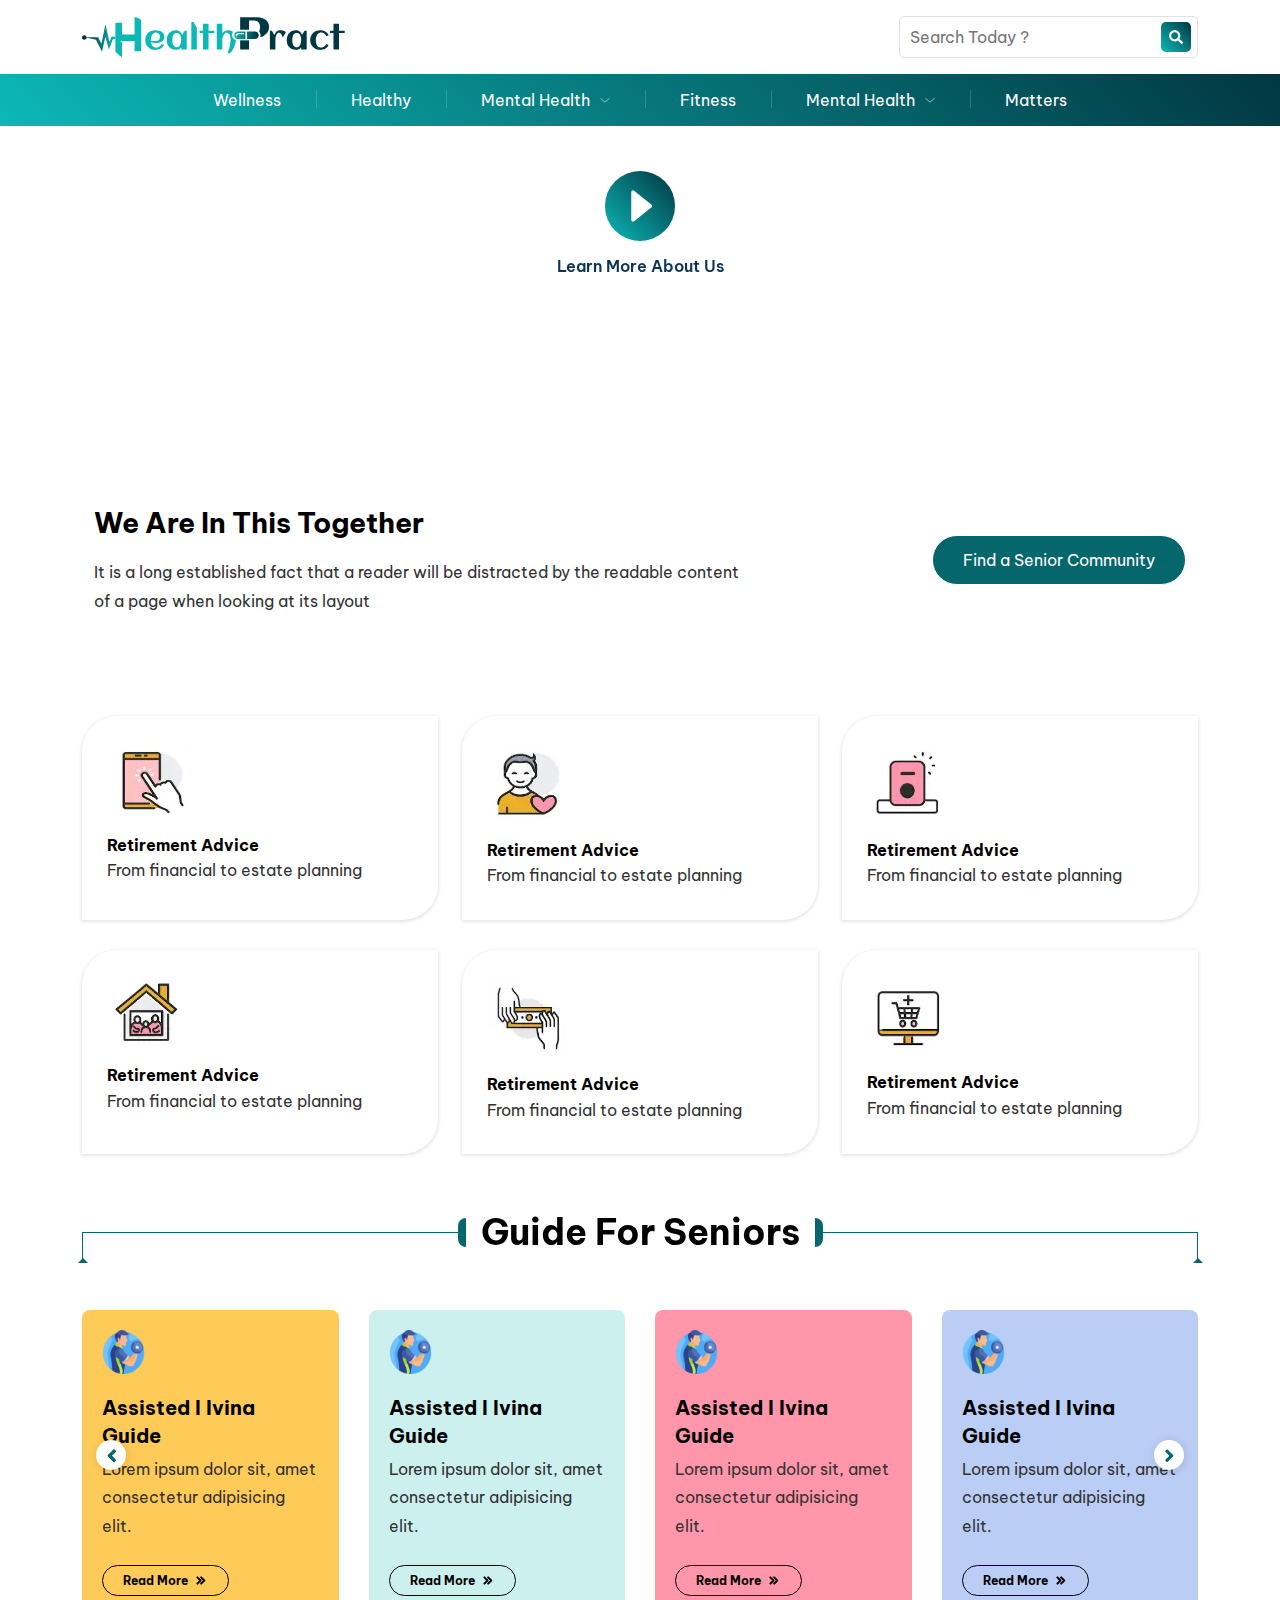
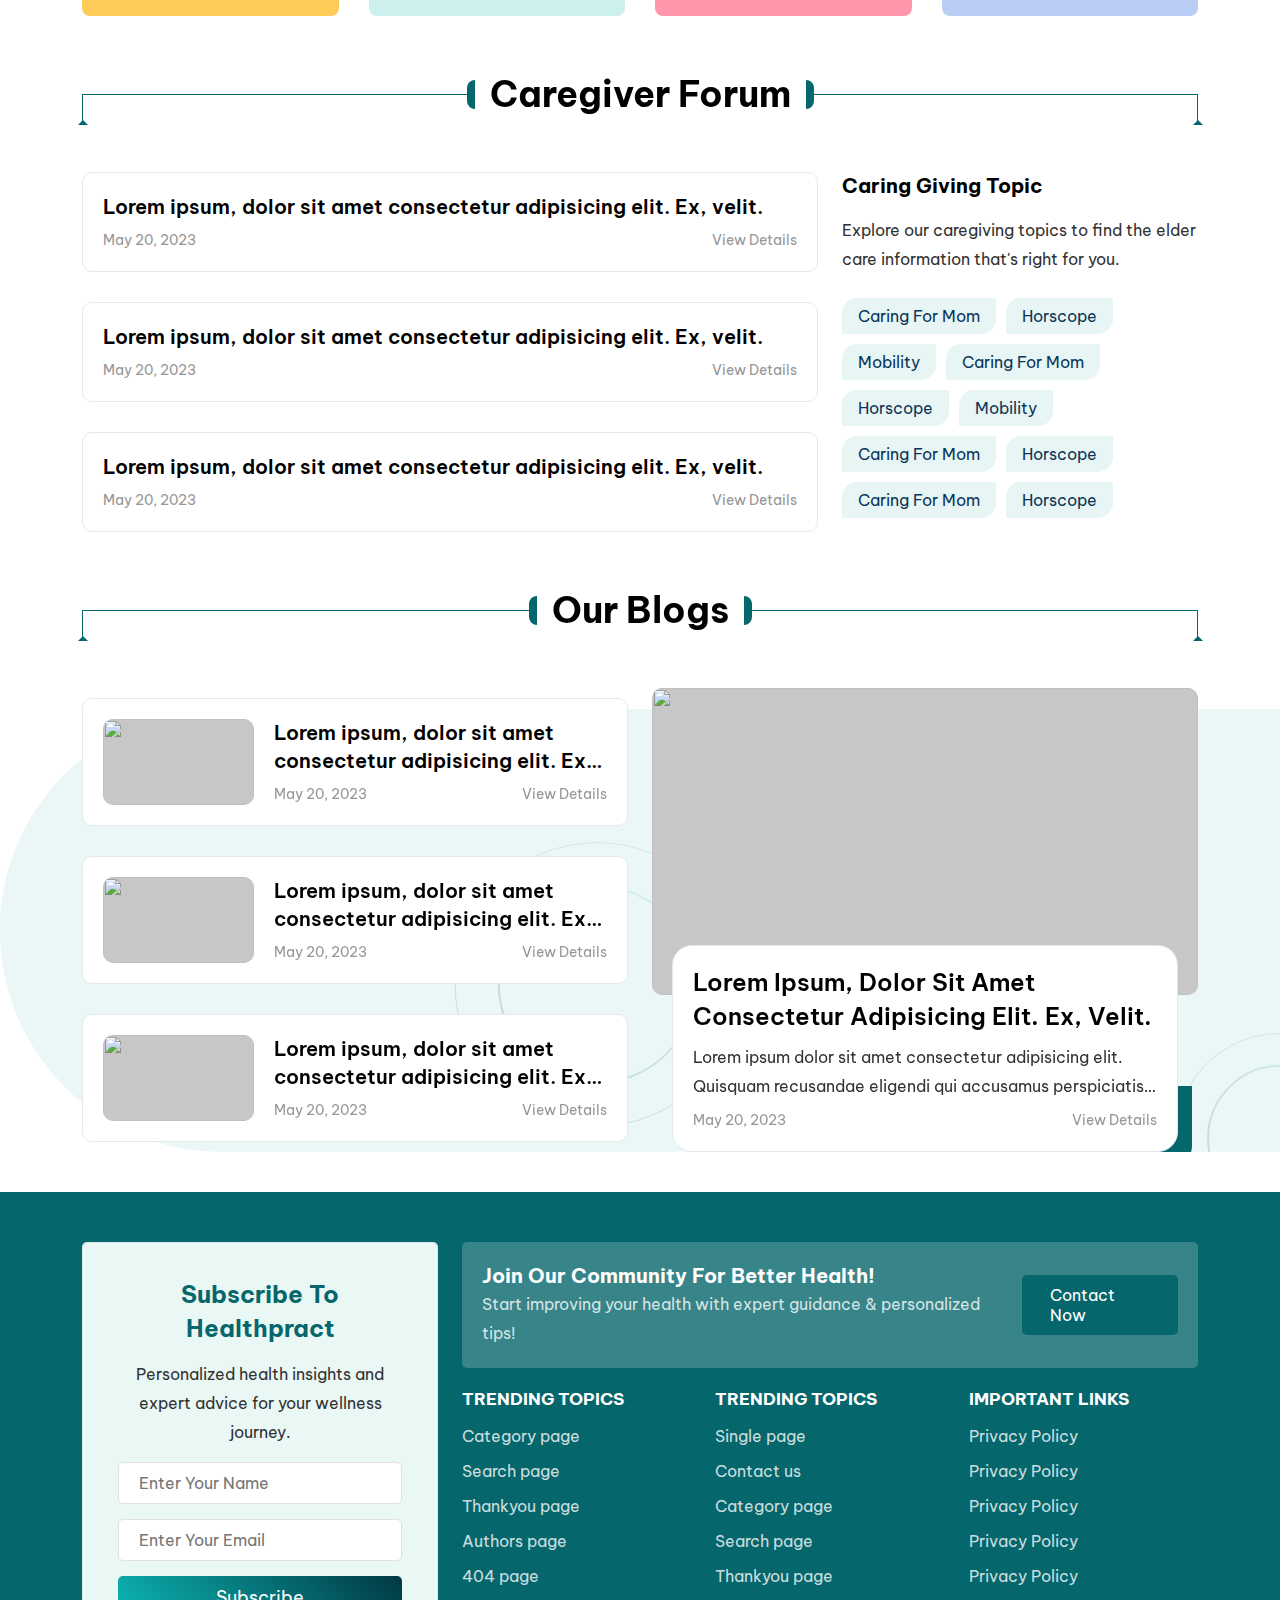
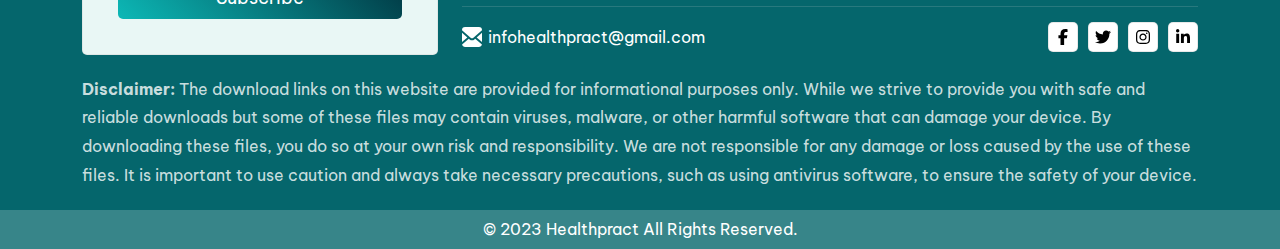
==== commit 1a1df550: "new chnages" ====
--- a/index.html
+++ b/index.html
@@ -159,7 +159,7 @@
   <!-- Header End -->
 
   <!-- hero Section Start -->
-  <div class="hero-header container-space">+
+  <div class="hero-header container-space">
     <div class="container">
 
       <div class="play-btn-box">
--- a/assets/css/layout.css
+++ b/assets/css/layout.css
@@ -79,6 +79,7 @@
   background: var(--color-gradient);
   color: var(--white-color);
   display: inline-block;
+  font-size: 18px;
 }
 
 .mb-0 {
@@ -391,10 +392,13 @@
   margin-bottom: 0;
 }
 
+.hp-card:not(:last-child),
+.hp-overlay-card:not(:last-child) {
+  margin-bottom: 30px;
+}
 .hp-card,
 .hp-overlay-card {
   border-radius: 10px;
-  margin-bottom: 30px;
 }
 
 :is(.hp-card, .card-content) :is(.card-title, p),
@@ -527,6 +531,10 @@
   margin-left: auto;
   border-radius: 5px !important;
   border: none;
+}
+.footer-contact .btn-fill:hover{
+  color: #fff;
+  background: linear-gradient(45deg, #0cb8b6 0%, #013742 100%);
 }
 
 .footer-social .social-media ul {
@@ -1459,6 +1467,20 @@
 }
 
 @media screen and (max-width: 600px) {
+
+  .play-btn .circle {
+    width: 50px !important;  
+    height: 50px !important;
+}
+
+  .play-poppup iframe{
+    width: 300px !important;
+    height: 200PX !important;
+  }
+
+  .hero-content {
+    padding: 20px !important;
+}
   .footer-social .social-media ul{
     justify-content: unset;
     margin-top: 20px;
--- a/assets/css/style.css
+++ b/assets/css/style.css
@@ -904,7 +904,13 @@
     align-items: center;
     gap: 5px;
 }
-
+.guide .btn-outline:hover{
+    border:1px solid var(--primary-color);
+}
+
+.guide .btn-outline:hover svg{
+    stroke:#fff;
+}
 
 
 /* tool box scroll */
@@ -1041,6 +1047,9 @@
     z-index: 2;
     display: none;
 }
+.close-youtube svg{
+    fill: #fff;
+}
 .overlay::before{
     width: 100%;
     height: 100%;
@@ -1099,12 +1108,19 @@
 @media (max-width:768px) {
     .hero-content {
         grid-template-columns: auto;
-        gap: 40px;
+        gap: 20px;
     }
 
     .hero-content .btn-fill {
         margin: 0;
         border-radius: 50px;
+    }
+    .footer-contact .btn-fill{
+       padding: 10px 20px;
+       margin-left: unset;
+    }
+    .footer-contact .h5{
+        font-size: 1.5rem;
     }
 }
 
